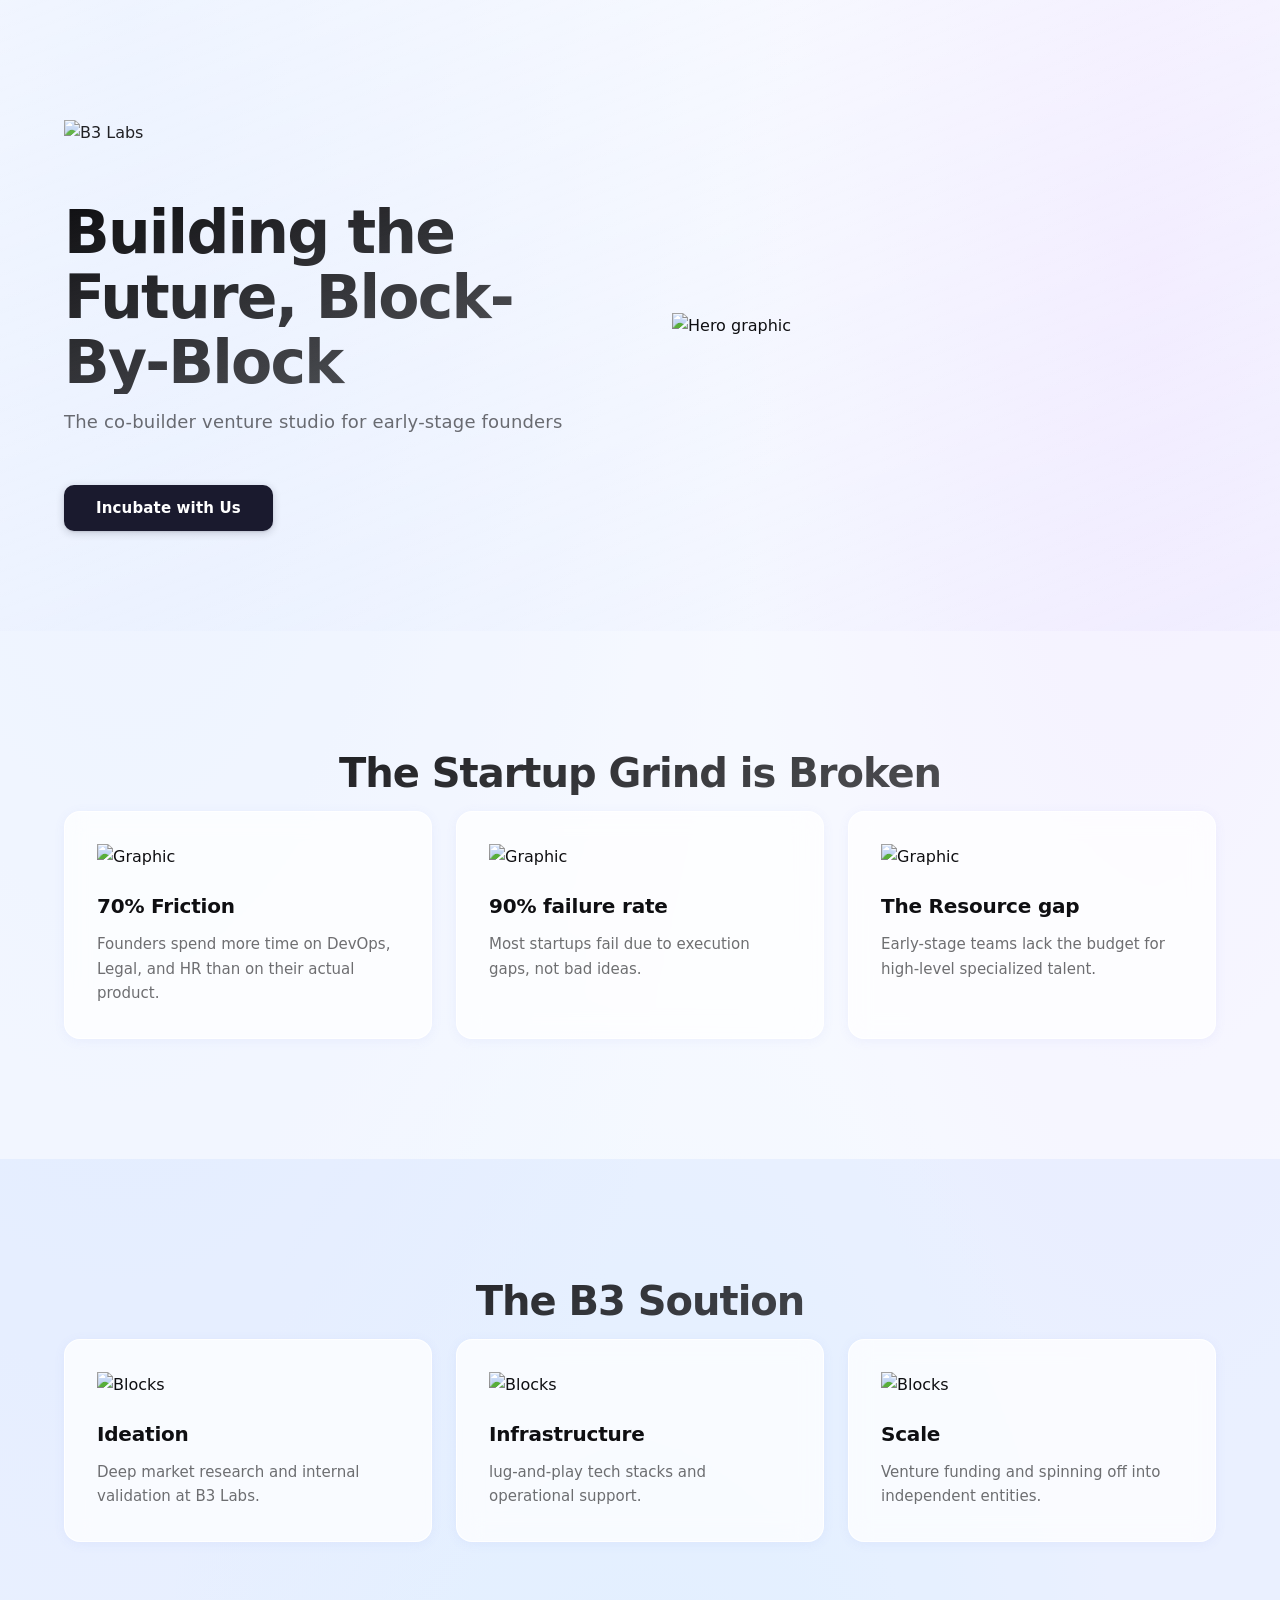
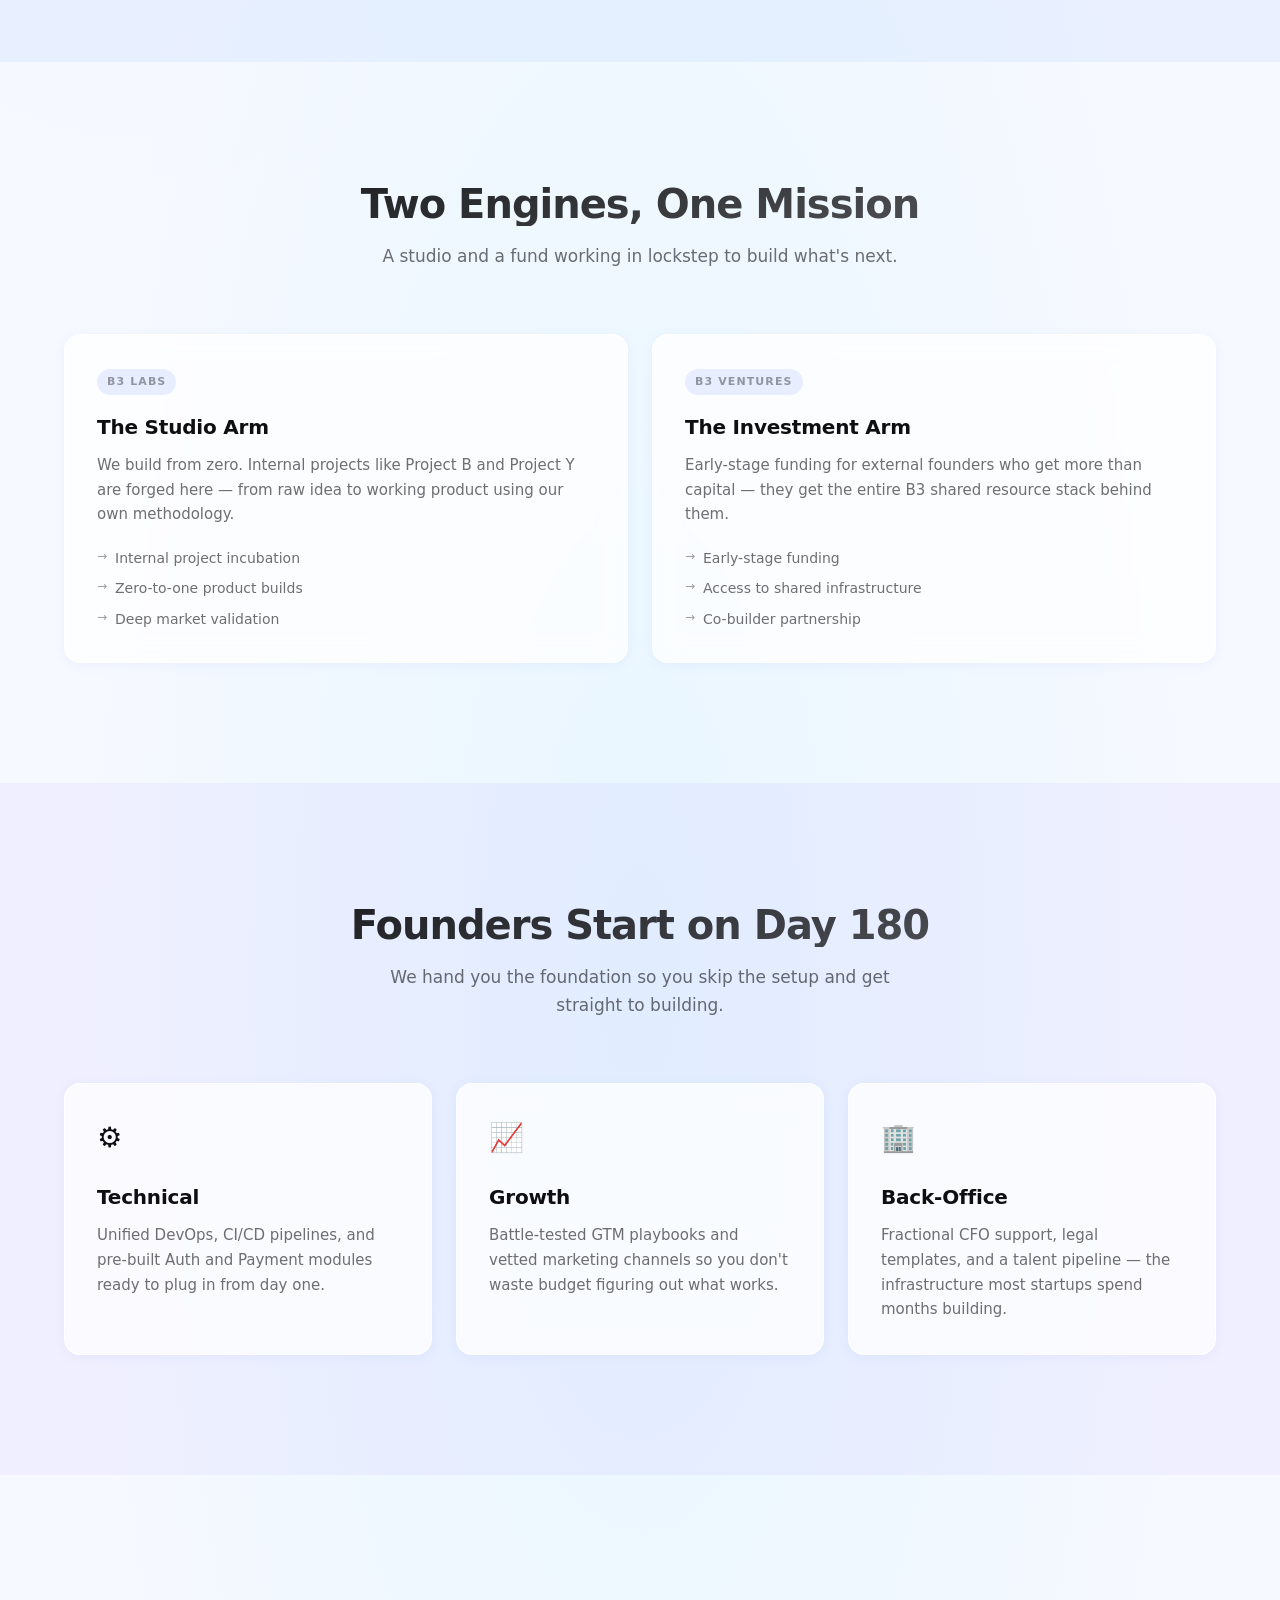
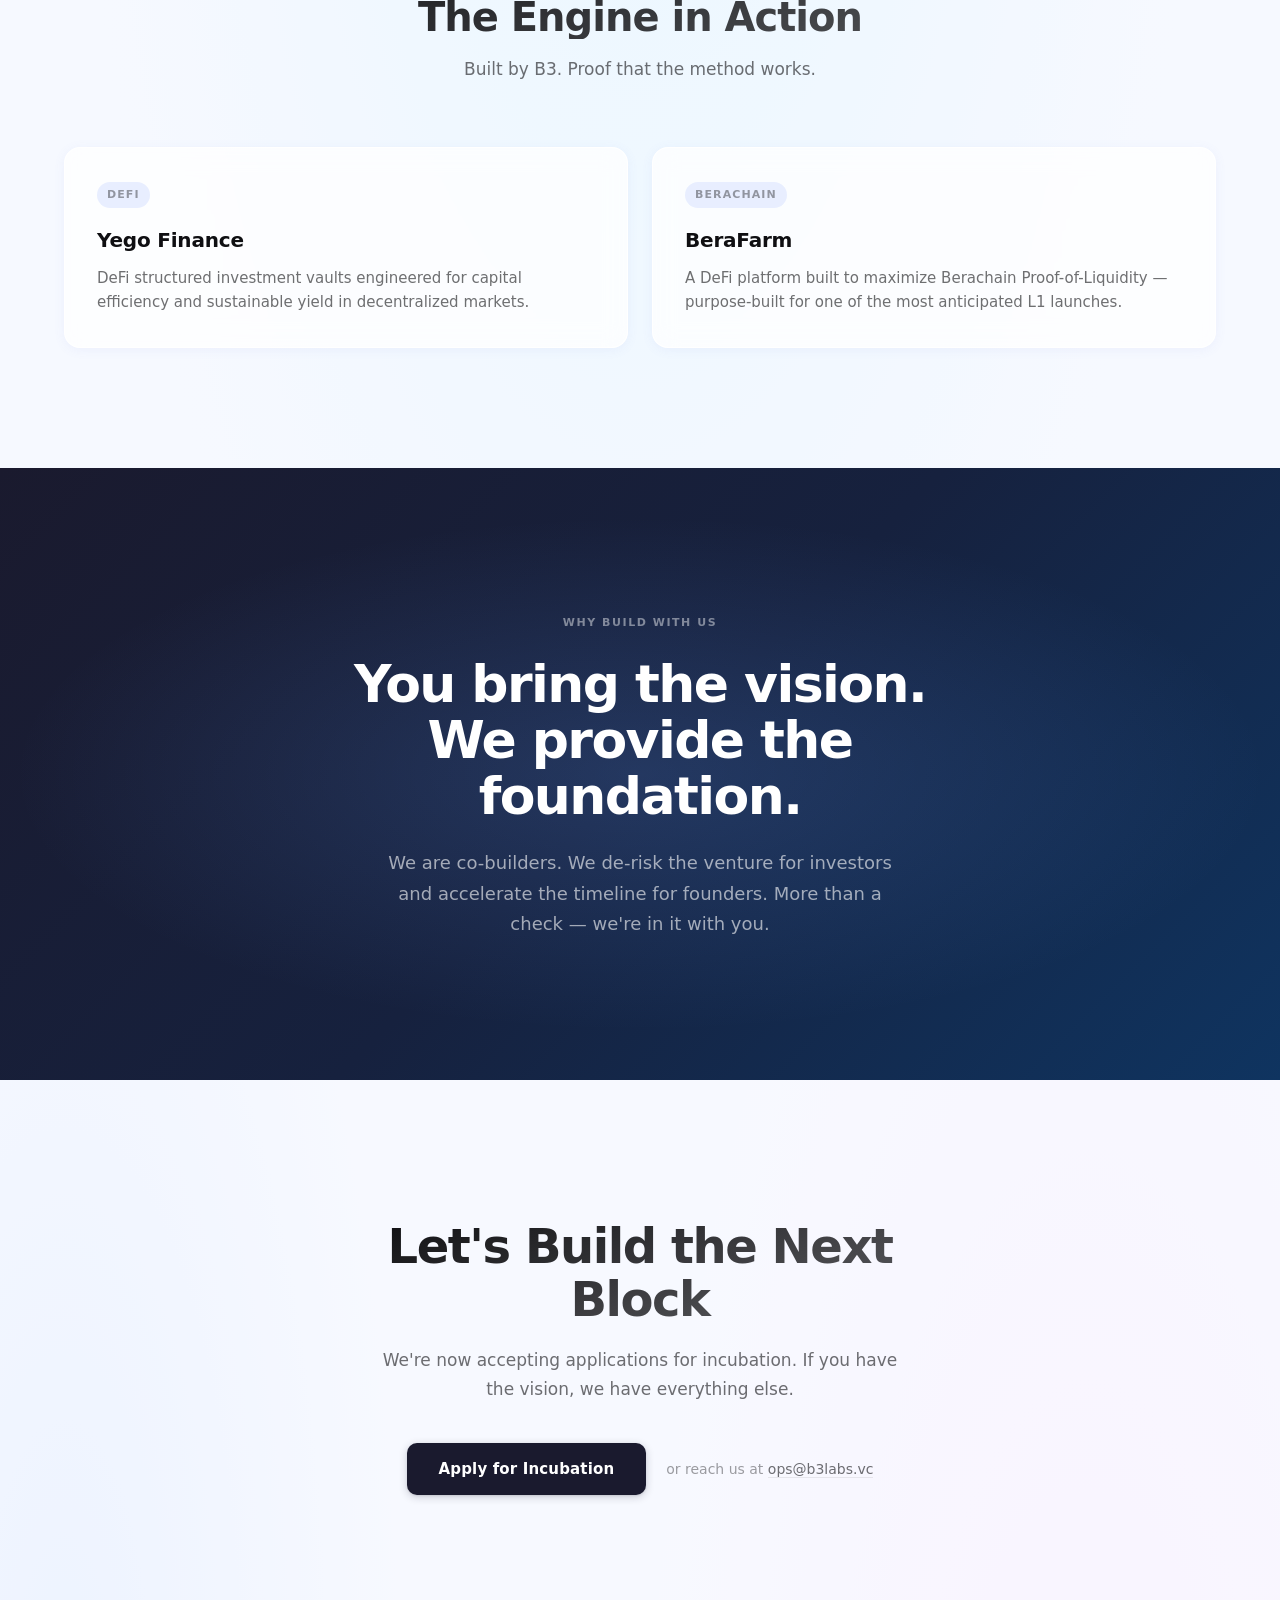
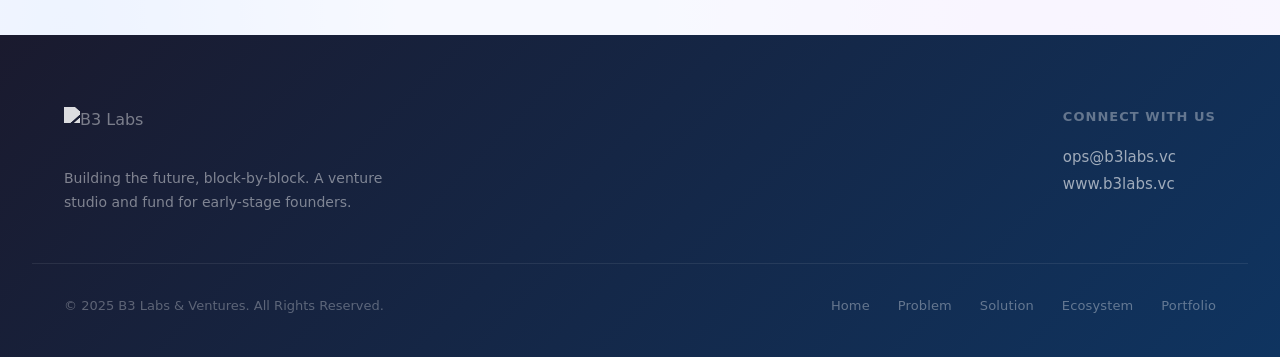
==== index.html @ 2250e83d "initial commit" ====
<!doctype html>
<html lang="en">
  <head>
    <meta charset="utf-8" />
    <meta name="viewport" content="width=device-width,initial-scale=1" />
    <title>B3 Labs — Blockchain Solutions</title>
    <link rel="stylesheet" href="css/index.css" />
    <link rel="preconnect" href="https://fonts.googleapis.com">
    <link rel="preconnect" href="https://fonts.gstatic.com" crossorigin>
    <link href="https://fonts.googleapis.com/css2?family=Satoshi:wght@400;500;700&display=swap" rel="stylesheet">
  </head>
  <body>
    <!-- <header class="nav">
      <div class="container nav-inner">
        <div class="brand">
          <img src="https://cdn.prod.website-files.com/660bf4298cc445600fa145e1/661e820917e4c762ca5ae8e8_Logo.svg" alt="B3 Labs" />
        </div>
        <div class="nav-actions">
          <button class="btn btn-primary">Contact us</button>
        </div>
      </div>
    </header> -->

    <main>
      <section class="hero">
        <div class="container hero-grid">
          <div class="hero-copy">
            <div class="brand">
              <img src="https://cdn.prod.website-files.com/660bf4298cc445600fa145e1/661e820917e4c762ca5ae8e8_Logo.svg" alt="B3 Labs" />
            </div>
            <h1>Building the Future, Block-By-Block</h1>
            <p class="tagline">The co-builder venture studio for early-stage founders</p>
            <button class="btn btn-primary">Incubate with Us</button>
          </div>
          <div class="hero-media">
            <img src="assets/hero.png" alt="Hero graphic" />
          </div>
        </div>
      </section>

      <section class="features">
        <div class="container">
          <h2 class="section-title">The Startup Grind is Broken</h2>
          <div class="cards three-col">
            <article class="card">
              <img src="https://cdn.prod.website-files.com/660bf4298cc445600fa145e1/6611d8cf68b67a0f3a1dc688_Track%404x.png" alt="Graphic" />
              <h3>70% Friction</h3>
              <p>Founders spend more time on DevOps, Legal, and HR than on their actual product.</p>
            </article>
            <article class="card">
              <img src="https://cdn.prod.website-files.com/660bf4298cc445600fa145e1/6611d8ceef2fa5cc96adfaf5_Tower%404x.png" alt="Graphic" />
              <h3>90% failure rate</h3>
              <p>Most startups fail due to execution gaps, not bad ideas.</p>
            </article>
            <article class="card">
              <img src="https://cdn.prod.website-files.com/660bf4298cc445600fa145e1/6611d8cf721f152666a36391_Stair%404x.png" alt="Graphic" />
              <h3>The Resource gap</h3>
              <p> Early-stage teams lack the budget for high-level specialized talent.</p>
            </article>
          </div>
        </div>
      </section>

      <section class="services">
        <div class="container">
          <h2 class="section-title">The B3 Soution</h2>
          <div class="cards three-col">
            <article class="card">
              <img src="https://cdn.prod.website-files.com/660bf4298cc445600fa145e1/6611d8cfcc15022b354b430e_Organise%404x.png" alt="Blocks" />
              <h3>Ideation</h3>
              <p>Deep market research and internal validation at B3 Labs.</p>
            </article>
            <article class="card">
              <img src="https://cdn.prod.website-files.com/660bf4298cc445600fa145e1/6611d8cff69a1654a53c55ac_Build%404x.png" alt="Blocks" />
              <h3>Infrastructure</h3>
              <p>lug-and-play tech stacks and operational support.</p>
            </article>
            <article class="card">
              <img src="https://cdn.prod.website-files.com/660bf4298cc445600fa145e1/6611d8cfc4e2b5eaea1be154_Scale%404x.png" alt="Blocks" />
              <h3>Scale</h3>
              <p> Venture funding and spinning off into independent entities.</p>
            </article>
          </div>
        </div>
      </section>

      <section class="ecosystem">
        <div class="container">
          <h2 class="section-title">Two Engines, One Mission</h2>
          <p class="section-subtitle">A studio and a fund working in lockstep to build what's next.</p>
          <div class="cards two-col">
            <article class="card ecosystem-card">
              <span class="card-label">B3 Labs</span>
              <h3>The Studio Arm</h3>
              <p>We build from zero. Internal projects like Project B and Project Y are forged here — from raw idea to working
                product using our own methodology.</p>
              <ul class="card-list">
                <li>Internal project incubation</li>
                <li>Zero-to-one product builds</li>
                <li>Deep market validation</li>
              </ul>
            </article>
            <article class="card ecosystem-card">
              <span class="card-label">B3 Ventures</span>
              <h3>The Investment Arm</h3>
              <p>Early-stage funding for external founders who get more than capital — they get the entire B3 shared resource
                stack behind them.</p>
              <ul class="card-list">
                <li>Early-stage funding</li>
                <li>Access to shared infrastructure</li>
                <li>Co-builder partnership</li>
              </ul>
            </article>
          </div>
        </div>
      </section>
      
      <!-- SHARED RESOURCE STACK SECTION -->
      <section class="stack">
        <div class="container">
          <h2 class="section-title">Founders Start on Day 180</h2>
          <p class="section-subtitle">We hand you the foundation so you skip the setup and get straight to building.</p>
          <div class="cards three-col">
            <article class="card stack-card">
              <div class="card-icon">⚙️</div>
              <h3>Technical</h3>
              <p>Unified DevOps, CI/CD pipelines, and pre-built Auth and Payment modules ready to plug in from day one.</p>
            </article>
            <article class="card stack-card">
              <div class="card-icon">📈</div>
              <h3>Growth</h3>
              <p>Battle-tested GTM playbooks and vetted marketing channels so you don't waste budget figuring out what works.
              </p>
            </article>
            <article class="card stack-card">
              <div class="card-icon">🏢</div>
              <h3>Back-Office</h3>
              <p>Fractional CFO support, legal templates, and a talent pipeline — the infrastructure most startups spend
                months building.</p>
            </article>
          </div>
        </div>
      </section>
      
      <!-- PORTFOLIO / TRACTION SECTION -->
      <section class="portfolio">
        <div class="container">
          <h2 class="section-title">The Engine in Action</h2>
          <p class="section-subtitle">Built by B3. Proof that the method works.</p>
          <div class="cards two-col">
            <article class="card portfolio-card">
              <span class="card-label">DeFi</span>
              <h3>Yego Finance</h3>
              <p>DeFi structured investment vaults engineered for capital efficiency and sustainable yield in decentralized
                markets.</p>
            </article>
            <article class="card portfolio-card">
              <span class="card-label">Berachain</span>
              <h3>BeraFarm</h3>
              <p>A DeFi platform built to maximize Berachain Proof-of-Liquidity — purpose-built for one of the most
                anticipated L1 launches.</p>
            </article>
          </div>
        </div>
      </section>
      
      <!-- WHY B3 SECTION -->
      <section class="why-b3">
        <div class="container why-b3-inner">
          <p class="why-label">Why build with us</p>
          <h2 class="why-headline">You bring the vision.<br />We provide the foundation.</h2>
          <p class="why-sub">We are co-builders. We de-risk the venture for investors and accelerate the timeline for
            founders. More than a check — we're in it with you.</p>
        </div>
      </section>

      <!-- CTA + FOOTER -->
      <section class="cta">
        <div class="container cta-inner">
          <h2>Let's Build the Next Block</h2>
          <p>We're now accepting applications for incubation. If you have the vision, we have everything else.</p>
          <div class="cta-actions">
            <a href="mailto:ops@b3labs.vc" class="btn btn-primary">Apply for Incubation</a>
            <span class="cta-contact">or reach us at <a href="mailto:ops@b3labs.vc">ops@b3labs.vc</a></span>
          </div>
        </div>
      </section>

      <footer class="site-footer">
        <div class="container footer-inner">
          <div class="footer-left">
            <img src="https://cdn.prod.website-files.com/660bf4298cc445600fa145e1/661e820917e4c762ca5ae8e8_Logo.svg"
              alt="B3 Labs" />
            <p>Building the future, block-by-block. A venture studio and fund for early-stage founders.</p>
          </div>
          <div class="footer-right">
            <h4>Connect with us</h4>
            <p>ops@b3labs.vc</p>
            <p>www.b3labs.vc</p>
          </div>
        </div>
        <div class="container footer-bottom">
          <span>© 2025 B3 Labs & Ventures. All Rights Reserved.</span>
          <nav class="footer-nav">
            <a href="#hero">Home</a>
            <a href="#features">Problem</a>
            <a href="#services">Solution</a>
            <a href="#ecosystem">Ecosystem</a>
            <a href="#portfolio">Portfolio</a>
          </nav>
        </div>
      </footer>
  </body>
</html>
---- css/index.css ----
@import url('https://fonts.googleapis.com/css2?family=Satoshi:wght@400;500;600;700;800;900&display=swap');

:root {
  --bg-base: #f0f4ff;
  --bg-card: #ffffff;
  --bg-subtle: #e8eeff;
  --text-hi: #0f0f12;
  --text-med: rgba(15,15,18,0.6);
  --text-low: rgba(15,15,18,0.4);
  --accent: #2a2a35;
  --action: #1a1a2e;
  --border: rgba(15,15,18,0.08);
  --border-hover: rgba(15,15,18,0.16);
  --shadow-sm: 0 1px 3px rgba(0,0,0,0.06), 0 1px 2px rgba(0,0,0,0.04);
  --shadow-md: 0 4px 16px rgba(0,0,0,0.07), 0 2px 6px rgba(0,0,0,0.04);
  --shadow-lg: 0 16px 48px rgba(0,0,0,0.1), 0 4px 16px rgba(0,0,0,0.06);
  --max-width: 1216px;
  --radius-sm: 10px;
  --radius-md: 16px;
  --radius-lg: 24px;
  --transition: all 0.3s cubic-bezier(0.4, 0, 0.2, 1);

  /* Gradient palette — tweak these 3 colours to retheme the whole page */
  --grad-a: #dce8ff;   /* soft sky blue   */
  --grad-b: #ede5ff;   /* soft lavender   */
  --grad-c: #d9f0ff;   /* pale cyan       */
  --grad-d: #f5e8ff;   /* blush violet    */
}

html { scroll-behavior: smooth }
* { box-sizing: border-box; margin: 0; padding: 0 }

/* ─── BRIGHT MESH GRADIENT BACKGROUND ──────────────────── */
body {
  font-family: "Satoshi", system-ui, -apple-system, "Segoe UI", Roboto, sans-serif;
  color: var(--text-hi);
  background-color: #f0f4ff;
  background-image:
    /* large top-left bloom */
    radial-gradient(ellipse 80% 55% at 10% 0%,   var(--grad-a) 0%, transparent 65%),
    /* top-right accent */
    radial-gradient(ellipse 55% 40% at 90% 5%,   var(--grad-b) 0%, transparent 60%),
    /* mid-page colour break */
    radial-gradient(ellipse 70% 50% at 50% 50%,  var(--grad-c) 0%, transparent 65%),
    /* bottom right warmth */
    radial-gradient(ellipse 60% 45% at 85% 100%, var(--grad-d) 0%, transparent 60%),
    /* bottom left cool */
    radial-gradient(ellipse 50% 40% at 5%  95%,  var(--grad-a) 0%, transparent 55%);
  line-height: 1.6;
  -webkit-font-smoothing: antialiased;
  -moz-osx-font-smoothing: grayscale;
}

/* ─── Layout ─────────────────────────────────── */
.container {
  max-width: var(--max-width);
  margin: 0 auto;
  padding: 0 32px;
}

/* ─── Brand ─────────────────────────────────── */
.brand img {
  height: 52px;
  width: auto;
  display: block;
  margin-bottom: 28px;
  opacity: 0.92;
  transition: var(--transition);
  /* faster load: always set explicit dimensions on logos */
}
.brand img:hover {
  opacity: 1;
  transform: scale(1.03);
}

/* ─── Buttons ────────────────────────────────── */
.btn {
  display: inline-flex;
  align-items: center;
  justify-content: center;
  gap: 8px;
  border: none;
  padding: 14px 32px;
  border-radius: var(--radius-sm);
  cursor: pointer;
  font-family: inherit;
  font-weight: 600;
  font-size: 15px;
  letter-spacing: 0.01em;
  transition: var(--transition);
  text-decoration: none;
  position: relative;
  overflow: hidden;
}
.btn-primary {
  background: var(--action);
  color: #fff;
  box-shadow: 0 2px 8px rgba(26,26,46,0.2), 0 1px 2px rgba(26,26,46,0.1);
  margin-top: 48px;
}
.btn-primary::before {
  content: '';
  position: absolute;
  inset: 0;
  background: linear-gradient(135deg, rgba(255,255,255,0.1) 0%, transparent 60%);
  opacity: 0;
  transition: var(--transition);
}
.btn-primary:hover {
  transform: translateY(-2px);
  box-shadow: 0 8px 24px rgba(26,26,46,0.25), 0 2px 8px rgba(26,26,46,0.12);
}
.btn-primary:hover::before { opacity: 1 }
.btn-primary:active { transform: translateY(0) }

/* ─── Hero ───────────────────────────────────── */
.hero {
  padding: 120px 0 100px;
  position: relative;
  overflow: hidden;
  /* Glass-card feel over the mesh */
  background: linear-gradient(160deg,
    rgba(255,255,255,0.55) 0%,
    rgba(255,255,255,0.2) 100%);
  backdrop-filter: blur(0px); /* enable if you wrap in a panel */
}
.hero-grid {
  display: grid;
  grid-template-columns: 1fr 1fr;
  align-items: center;
  gap: 64px;
}
.hero-copy h1 {
  font-size: 60px;
  line-height: 1.08;
  font-weight: 800;
  letter-spacing: -0.03em;
  margin: 0 0 0;
  background: linear-gradient(160deg, #0f0f12 0%, rgba(15,15,18,0.65) 100%);
  -webkit-background-clip: text;
  background-clip: text;
  color: transparent;
  animation: fadeInUp 0.9s cubic-bezier(0.4,0,0.2,1) both;
}
.tagline {
  font-size: 18px;
  line-height: 1.6;
  font-weight: 500;
  color: var(--text-med);
  margin: 14px 0 0;
  letter-spacing: 0.01em;
  animation: fadeInUp 0.9s cubic-bezier(0.4,0,0.2,1) 0.12s both;
}
.hero-media {
  display: flex;
  align-items: center;
  justify-content: center;
  animation: fadeInRight 0.9s cubic-bezier(0.4,0,0.2,1) 0.2s both;
}
.hero-media img {
  width: 100%;
  max-width: 760px;
  display: block;
  mix-blend-mode: multiply;
  transition: var(--transition);
  /* IMAGE PERFORMANCE: always set width/height to prevent layout shift */
}
.hero-media img:hover {
  transform: translateY(-6px);
}

/* ─── Section Shared ─────────────────────────── */
.section-eyebrow {
  display: inline-block;
  font-size: 11px;
  font-weight: 700;
  letter-spacing: 0.12em;
  text-transform: uppercase;
  color: var(--text-low);
  margin-bottom: 16px;
}
.section-title {
  font-size: 40px;
  line-height: 1.1;
  text-align: center;
  font-weight: 800;
  letter-spacing: -0.025em;
  margin: 0 0 16px;
  background: linear-gradient(160deg, #0f0f12 0%, rgba(15,15,18,0.65) 100%);
  -webkit-background-clip: text;
  background-clip: text;
  color: transparent;
}
.section-subtitle {
  font-size: 17px;
  color: var(--text-med);
  text-align: center;
  max-width: 520px;
  margin: 0 auto 64px;
  line-height: 1.65;
}

/* ─── Cards ──────────────────────────────────── */
.cards {
  display: flex;
  gap: 24px;
}
.two-col { display: grid; grid-template-columns: 1fr 1fr; gap: 24px }
.three-col { display: grid; grid-template-columns: repeat(3, 1fr); gap: 24px }

.card {
  background: rgba(255, 255, 255, 0.75);
  backdrop-filter: blur(12px);
  -webkit-backdrop-filter: blur(12px);
  border: 1px solid rgba(255,255,255,0.9);
  border-radius: var(--radius-md);
  padding: 32px;
  transition: var(--transition);
  position: relative;
  overflow: hidden;
  box-shadow: 0 2px 12px rgba(100,120,220,0.07);
}
.card::before {
  content: '';
  position: absolute;
  inset: 0;
  background: linear-gradient(135deg, rgba(100,120,220,0.05) 0%, transparent 60%);
  opacity: 0;
  transition: var(--transition);
}
.card:hover {
  border-color: rgba(255,255,255,1);
  box-shadow: var(--shadow-lg), 0 0 0 1px rgba(100,120,220,0.08);
  transform: translateY(-6px);
}
.card:hover::before { opacity: 1 }

.card img {
  width: 100%;
  height: 180px;
  object-fit: contain;
  margin-bottom: 20px;
  transition: var(--transition);
  /* IMAGE PERFORMANCE: lazy load below-fold images */
}
.card:hover img { transform: scale(1.04) }

.card-label {
  display: inline-block;
  font-size: 11px;
  font-weight: 700;
  letter-spacing: 0.1em;
  text-transform: uppercase;
  color: var(--text-low);
  background: var(--bg-subtle);
  padding: 4px 10px;
  border-radius: 20px;
  margin-bottom: 16px;
}
.card h3 {
  font-size: 20px;
  font-weight: 700;
  letter-spacing: -0.01em;
  color: var(--text-hi);
  margin: 0 0 10px;
}
.card p {
  font-size: 15px;
  color: var(--text-med);
  line-height: 1.65;
  margin: 0;
}
.card-list {
  list-style: none;
  margin: 20px 0 0;
  display: flex;
  flex-direction: column;
  gap: 8px;
}
.card-list li {
  font-size: 14px;
  color: var(--text-med);
  padding-left: 18px;
  position: relative;
}
.card-list li::before {
  content: '→';
  position: absolute;
  left: 0;
  color: var(--text-low);
  font-size: 12px;
}
.card-icon {
  font-size: 28px;
  margin-bottom: 20px;
  display: block;
}

/* ─── Sections — alternating tinted panels over the mesh ── */
.features  { padding: 120px 0; background: rgba(255,255,255,0.4) }
.services  { padding: 120px 0; background: rgba(220,232,255,0.35) }
.ecosystem { padding: 120px 0; background: rgba(255,255,255,0.4) }
.stack     { padding: 120px 0; background: rgba(237,229,255,0.35) }
.portfolio { padding: 120px 0; background: rgba(255,255,255,0.4) }

/* ─── Why B3 ─────────────────────────────────── */
.why-b3 {
  padding: 140px 0;
  background: linear-gradient(135deg, #1a1a2e 0%, #16213e 50%, #0f3460 100%);
  position: relative;
  overflow: hidden;
}
.why-b3::before {
  content: '';
  position: absolute;
  inset: 0;
  background:
    radial-gradient(ellipse 70% 60% at 50% 50%, rgba(100,160,255,0.18) 0%, transparent 70%);
}
.why-b3-inner {
  position: relative;
  text-align: center;
  max-width: 720px;
  margin: 0 auto;
}
.why-label {
  display: inline-block;
  font-size: 11px;
  font-weight: 700;
  letter-spacing: 0.14em;
  text-transform: uppercase;
  color: rgba(255,255,255,0.45);
  margin-bottom: 24px;
}
.why-headline {
  font-size: 52px;
  line-height: 1.08;
  font-weight: 800;
  letter-spacing: -0.03em;
  color: #ffffff;
  margin: 0 0 24px;
}
.why-sub {
  font-size: 18px;
  line-height: 1.7;
  color: rgba(255,255,255,0.6);
  max-width: 520px;
  margin: 0 auto;
}

/* ─── CTA ────────────────────────────────────── */
.cta {
  padding: 140px 0;
  background: rgba(255,255,255,0.5);
}
.cta-inner {
  text-align: center;
  max-width: 600px;
  margin: 0 auto;
}
.cta-inner h2 {
  font-size: 48px;
  font-weight: 800;
  letter-spacing: -0.03em;
  line-height: 1.1;
  margin-bottom: 20px;
  background: linear-gradient(160deg, #0f0f12 0%, rgba(15,15,18,0.65) 100%);
  -webkit-background-clip: text;
  background-clip: text;
  color: transparent;
}
.cta-inner p {
  font-size: 17px;
  color: var(--text-med);
  line-height: 1.7;
  margin-bottom: 0;
}
.cta-actions {
  margin-top: 40px;
  display: flex;
  align-items: center;
  justify-content: center;
  gap: 20px;
  flex-wrap: wrap;
}
.cta-actions .btn-primary { margin-top: 0 }
.cta-contact {
  font-size: 14px;
  color: var(--text-low);
}
.cta-contact a {
  color: var(--text-med);
  text-decoration: none;
  border-bottom: 1px solid var(--border);
  transition: var(--transition);
}
.cta-contact a:hover {
  color: var(--text-hi);
  border-color: var(--text-hi);
}

/* ─── Footer ─────────────────────────────────── */
.site-footer {
  padding: 72px 0 40px;
  background: linear-gradient(135deg, #1a1a2e 0%, #0f3460 100%);
  color: rgba(255,255,255,0.5);
}
.footer-inner {
  display: flex;
  justify-content: space-between;
  align-items: flex-start;
  gap: 48px;
  padding-bottom: 48px;
  border-bottom: 1px solid rgba(255,255,255,0.08);
}
.footer-left img {
  height: 40px;
  margin-bottom: 20px;
  display: block;
  filter: brightness(0) invert(1);
  opacity: 0.85;
}
.footer-left p {
  max-width: 340px;
  font-size: 14px;
  line-height: 1.7;
  color: rgba(255,255,255,0.45);
}
.footer-right h4 {
  font-size: 13px;
  font-weight: 700;
  letter-spacing: 0.08em;
  text-transform: uppercase;
  color: rgba(255,255,255,0.35);
  margin-bottom: 16px;
}
.footer-right p {
  font-size: 15px;
  color: rgba(255,255,255,0.6);
  line-height: 1.8;
}
.footer-bottom {
  display: flex;
  justify-content: space-between;
  align-items: center;
  padding-top: 32px;
  font-size: 13px;
  color: rgba(255,255,255,0.3);
}
.footer-nav {
  display: flex;
  gap: 28px;
}
.footer-nav a {
  font-size: 13px;
  color: rgba(255,255,255,0.35);
  text-decoration: none;
  transition: var(--transition);
  letter-spacing: 0.01em;
}
.footer-nav a:hover { color: rgba(255,255,255,0.75) }

/* ─── Animations ─────────────────────────────── */
@keyframes fadeInUp {
  from { opacity: 0; transform: translateY(24px) }
  to   { opacity: 1; transform: translateY(0) }
}
@keyframes fadeInRight {
  from { opacity: 0; transform: translateX(24px) }
  to   { opacity: 1; transform: translateX(0) }
}

/* ─── Responsive ─────────────────────────────── */
@media (max-width: 1024px) {
  .hero-grid { grid-template-columns: 1fr; gap: 48px }
  .two-col   { grid-template-columns: 1fr }
  .three-col { grid-template-columns: 1fr 1fr }
  .hero-copy h1 { font-size: 48px }
  .why-headline { font-size: 40px }
  .cta-inner h2 { font-size: 38px }
}

@media (max-width: 640px) {
  .container { padding: 0 20px }
  .hero { padding: 80px 0 60px }
  .hero-copy h1 { font-size: 36px }
  .section-title { font-size: 30px }
  .three-col { grid-template-columns: 1fr }
  .why-headline { font-size: 32px }
  .cta-inner h2 { font-size: 30px }
  .features, .services, .ecosystem,
  .stack, .portfolio, .cta { padding: 80px 0 }
  .why-b3 { padding: 100px 0 }
  .footer-inner { flex-direction: column; gap: 32px }
  .footer-bottom { flex-direction: column; gap: 16px; text-align: center }
  .footer-nav { flex-wrap: wrap; justify-content: center; gap: 16px }
}
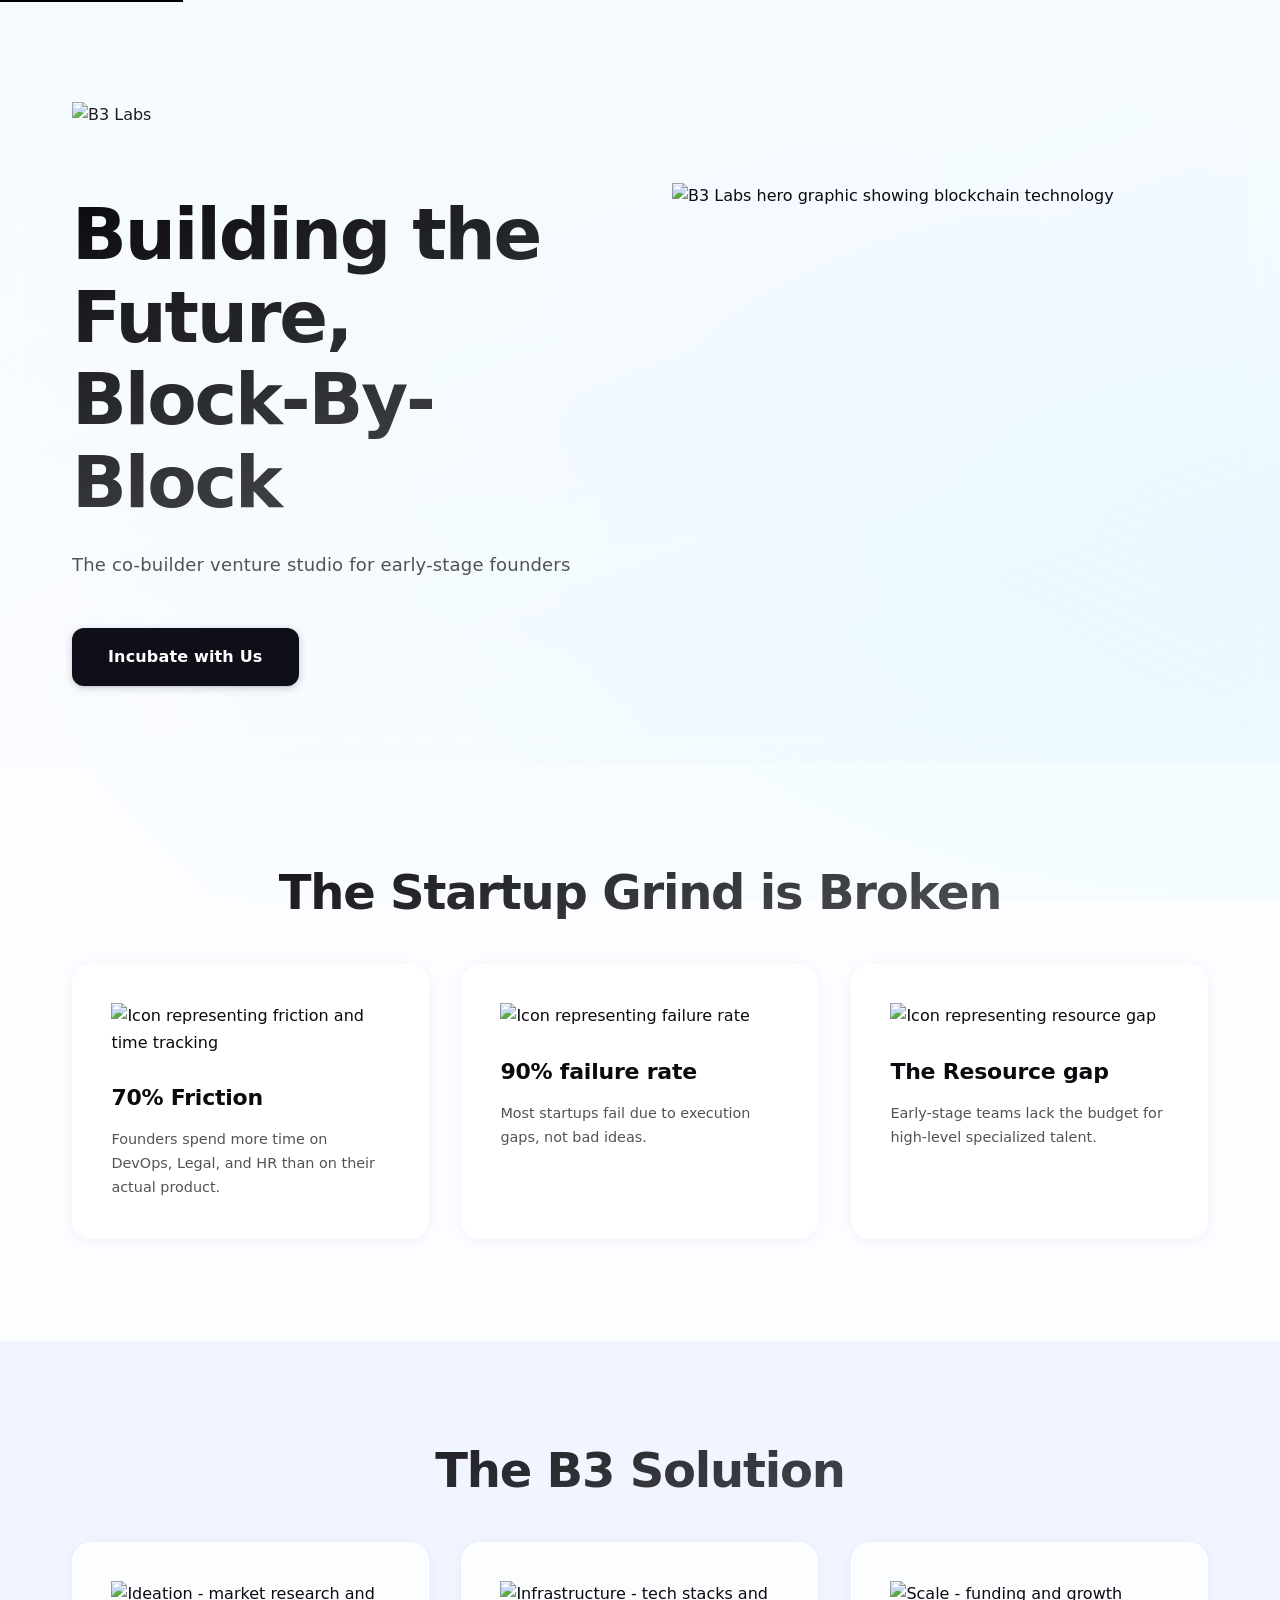
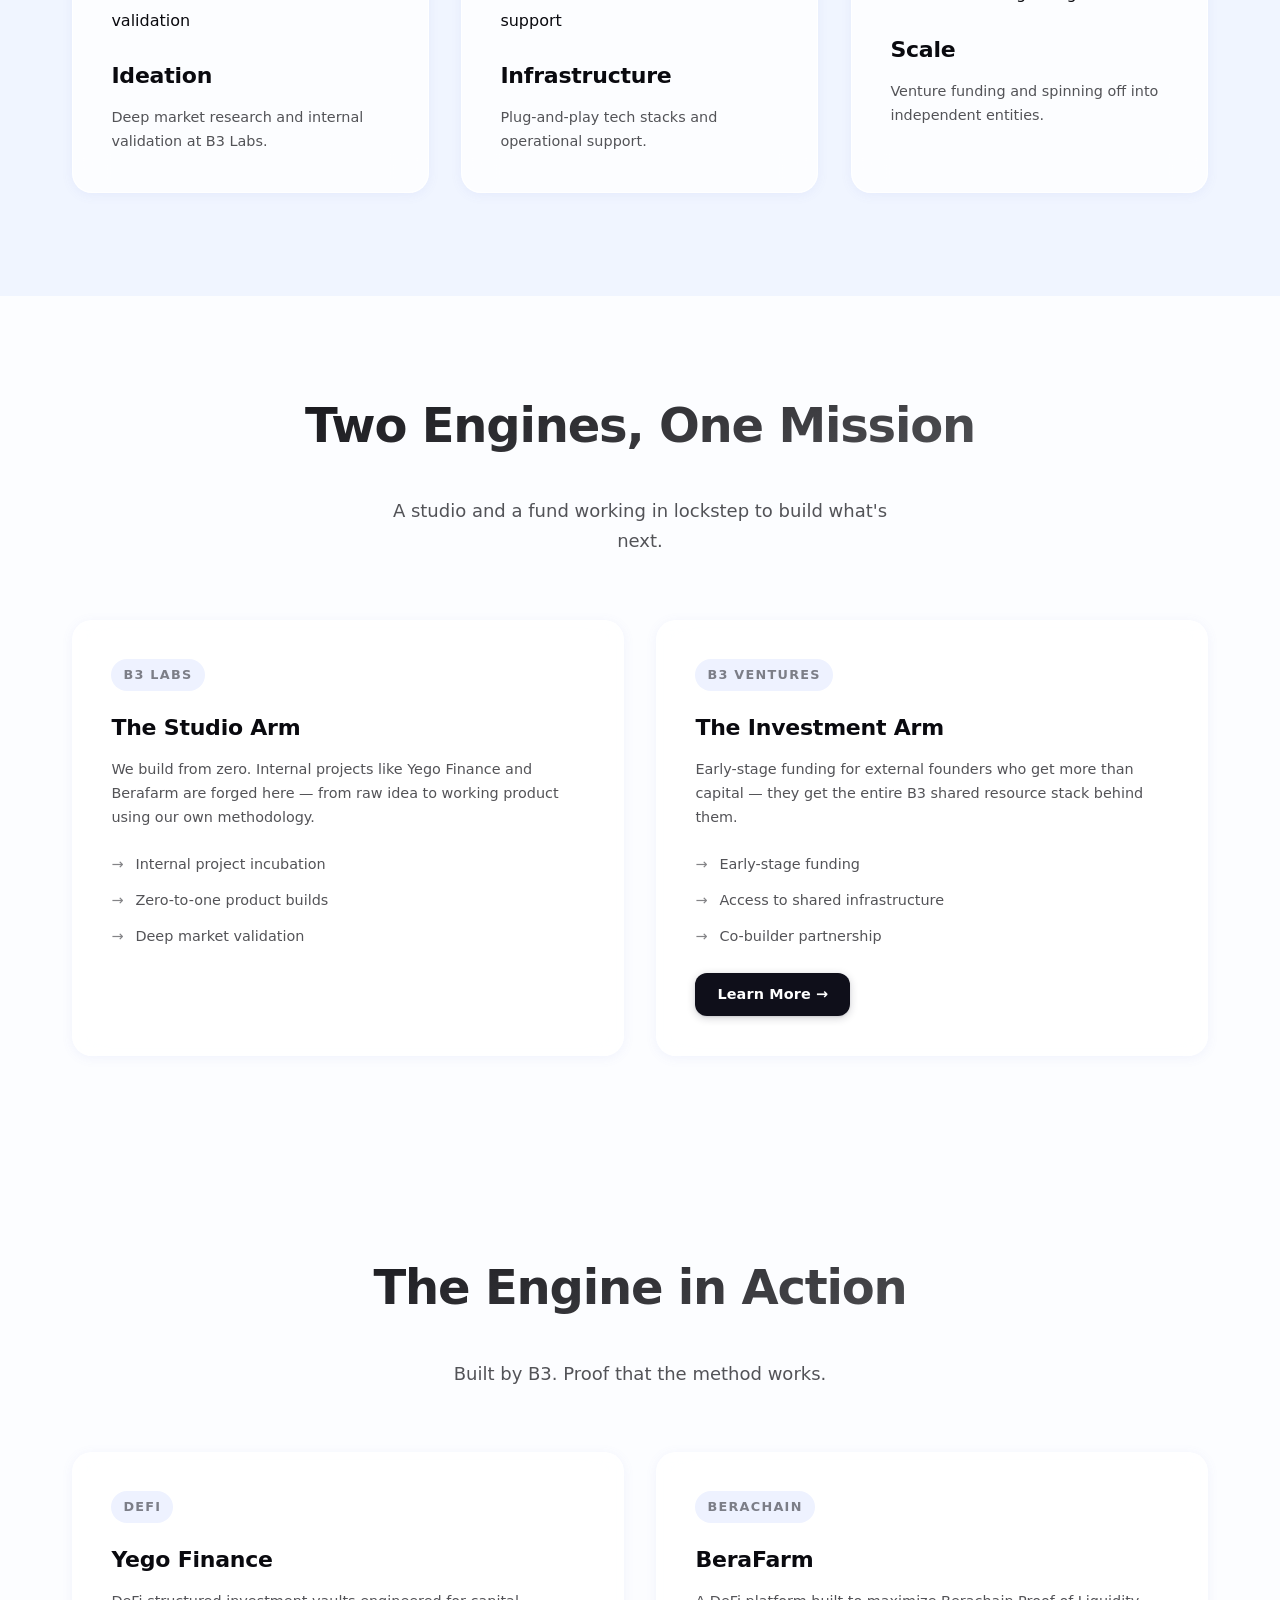
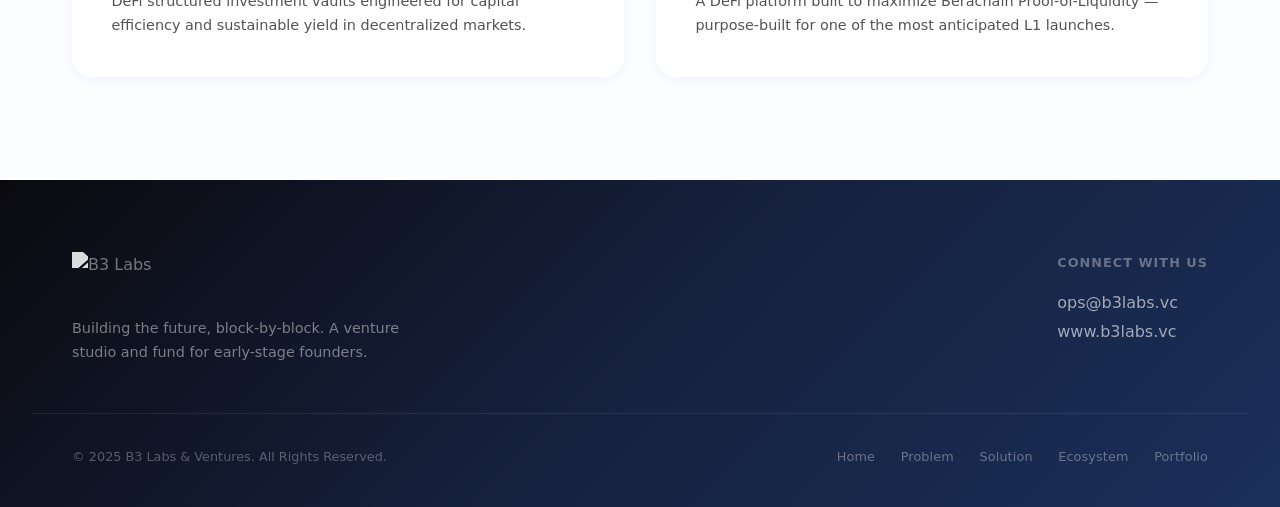
==== commit 16a82fda: "update: website" ====
--- a/index.html
+++ b/index.html
@@ -3,13 +3,63 @@
   <head>
     <meta charset="utf-8" />
     <meta name="viewport" content="width=device-width,initial-scale=1" />
+    <meta name="description" content="B3 Labs — The co-builder venture studio for early-stage founders. We provide infrastructure, funding, and shared resources to accelerate your startup." />
+    <meta name="keywords" content="blockchain, venture studio, startup incubation, Web3, DeFi, funding, infrastructure" />
+    <meta name="author" content="B3 Labs" />
+    <meta name="robots" content="index, follow" />
+    
+    <!-- Open Graph / Facebook -->
+    <meta property="og:type" content="website" />
+    <meta property="og:url" content="https://b3labs.vc/" />
+    <meta property="og:title" content="B3 Labs — Building the Future, Block-By-Block" />
+    <meta property="og:description" content="The co-builder venture studio for early-stage founders. Get infrastructure, funding, and shared resources." />
+    <meta property="og:image" content="https://cdn.prod.website-files.com/660bf4298cc445600fa145e1/6611ddd0219b5cc025011728_Hero%20Image.png" />
+    <meta property="og:site_name" content="B3 Labs" />
+    <meta property="og:locale" content="en_US" />
+    
+    <!-- Twitter -->
+    <meta property="twitter:card" content="summary_large_image" />
+    <meta property="twitter:url" content="https://b3labs.vc/" />
+    <meta property="twitter:title" content="B3 Labs — Building the Future, Block-By-Block" />
+    <meta property="twitter:description" content="The co-builder venture studio for early-stage founders. Get infrastructure, funding, and shared resources." />
+    <meta property="twitter:image" content="https://cdn.prod.website-files.com/660bf4298cc445600fa145e1/6611ddd0219b5cc025011728_Hero%20Image.png" />
+    
+    <!-- Canonical -->
+    <link rel="canonical" href="https://b3labs.vc/" />
+    
+    <!-- Preconnect for performance -->
+    <link rel="dns-prefetch" href="https://cdn.prod.website-files.com" />
+    <link rel="dns-prefetch" href="https://fonts.googleapis.com" />
+    <link rel="dns-prefetch" href="https://fonts.gstatic.com" />
+    
+    <!-- Preload critical font -->
+    <link rel="preload" href="https://fonts.gstatic.com/s2/satoshi/v1/....woff2" as="font" type="font/woff2" crossorigin />
+    
     <title>B3 Labs — Blockchain Solutions</title>
     <link rel="stylesheet" href="css/index.css" />
     <link rel="preconnect" href="https://fonts.googleapis.com">
     <link rel="preconnect" href="https://fonts.gstatic.com" crossorigin>
     <link href="https://fonts.googleapis.com/css2?family=Satoshi:wght@400;500;700&display=swap" rel="stylesheet">
+    
+    <!-- Skip to content link for accessibility -->
+    <style>
+      .skip-link {
+        position: absolute;
+        top: -40px;
+        left: 0;
+        background: #000;
+        color: white;
+        padding: 8px;
+        z-index: 100;
+        transition: top 0.3s;
+      }
+      .skip-link:focus {
+        top: 0;
+      }
+    </style>
   </head>
   <body>
+    <a href="#main-content" class="skip-link">Skip to main content</a>
     <!-- <header class="nav">
       <div class="container nav-inner">
         <div class="brand">
@@ -21,78 +71,85 @@
       </div>
     </header> -->
 
-    <main>
-      <section class="hero">
+    <main id="main-content">
+      <section class="hero" aria-labelledby="hero-title">
         <div class="container hero-grid">
           <div class="hero-copy">
             <div class="brand">
-              <img src="https://cdn.prod.website-files.com/660bf4298cc445600fa145e1/661e820917e4c762ca5ae8e8_Logo.svg" alt="B3 Labs" />
+              <img src="https://cdn.prod.website-files.com/660bf4298cc445600fa145e1/661e820917e4c762ca5ae8e8_Logo.svg" alt="B3 Labs" width="200" height="52" loading="eager" />
             </div>
-            <h1>Building the Future, Block-By-Block</h1>
+            <h1 id="hero-title">Building the Future, Block-By-Block</h1>
             <p class="tagline">The co-builder venture studio for early-stage founders</p>
-            <button class="btn btn-primary">Incubate with Us</button>
+            <a href="build.html" class="btn btn-primary" aria-label="Apply for incubation">Incubate with Us</a>
           </div>
           <div class="hero-media">
-            <img src="assets/hero.png" alt="Hero graphic" />
-          </div>
-        </div>
-      </section>
-
-      <section class="features">
-        <div class="container">
-          <h2 class="section-title">The Startup Grind is Broken</h2>
+            <img src="https://cdn.prod.website-files.com/660bf4298cc445600fa145e1/6611ddd0219b5cc025011728_Hero%20Image.png" alt="B3 Labs hero graphic showing blockchain technology" width="760" height="600" loading="eager" />
+          </div>
+        </div>
+      </section>
+
+      <section class="features" aria-labelledby="features-title">
+        <div class="container">
+          <h2 id="features-title" class="section-title">The Startup Grind is Broken</h2>
           <div class="cards three-col">
-            <article class="card">
-              <img src="https://cdn.prod.website-files.com/660bf4298cc445600fa145e1/6611d8cf68b67a0f3a1dc688_Track%404x.png" alt="Graphic" />
+            <article class="card" data-animate>
+              <div class="card-skeleton" aria-hidden="true"></div>
+              <img src="https://cdn.prod.website-files.com/660bf4298cc445600fa145e1/6611d8cf68b67a0f3a1dc688_Track%404x.png" alt="Icon representing friction and time tracking" loading="lazy" width="200" height="180" />
               <h3>70% Friction</h3>
               <p>Founders spend more time on DevOps, Legal, and HR than on their actual product.</p>
             </article>
-            <article class="card">
-              <img src="https://cdn.prod.website-files.com/660bf4298cc445600fa145e1/6611d8ceef2fa5cc96adfaf5_Tower%404x.png" alt="Graphic" />
+            <article class="card" data-animate>
+              <div class="card-skeleton" aria-hidden="true"></div>
+              <img src="https://cdn.prod.website-files.com/660bf4298cc445600fa145e1/6611d8ceef2fa5cc96adfaf5_Tower%404x.png" alt="Icon representing failure rate" loading="lazy" width="200" height="180" />
               <h3>90% failure rate</h3>
               <p>Most startups fail due to execution gaps, not bad ideas.</p>
             </article>
-            <article class="card">
-              <img src="https://cdn.prod.website-files.com/660bf4298cc445600fa145e1/6611d8cf721f152666a36391_Stair%404x.png" alt="Graphic" />
+            <article class="card" data-animate>
+              <div class="card-skeleton" aria-hidden="true"></div>
+              <img src="https://cdn.prod.website-files.com/660bf4298cc445600fa145e1/6611d8cf721f152666a36391_Stair%404x.png" alt="Icon representing resource gap" loading="lazy" width="200" height="180" />
               <h3>The Resource gap</h3>
-              <p> Early-stage teams lack the budget for high-level specialized talent.</p>
-            </article>
-          </div>
-        </div>
-      </section>
-
-      <section class="services">
-        <div class="container">
-          <h2 class="section-title">The B3 Soution</h2>
+              <p>Early-stage teams lack the budget for high-level specialized talent.</p>
+            </article>
+          </div>
+        </div>
+      </section>
+
+      <section class="services" aria-labelledby="services-title">
+        <div class="container">
+          <h2 id="services-title" class="section-title">The B3 Solution</h2>
           <div class="cards three-col">
-            <article class="card">
-              <img src="https://cdn.prod.website-files.com/660bf4298cc445600fa145e1/6611d8cfcc15022b354b430e_Organise%404x.png" alt="Blocks" />
+            <article class="card" data-animate>
+              <div class="card-skeleton" aria-hidden="true"></div>
+              <img src="https://cdn.prod.website-files.com/660bf4298cc445600fa145e1/6611d8cfcc15022b354b430e_Organise%404x.png" alt="Ideation - market research and validation" loading="lazy" width="200" height="180" />
               <h3>Ideation</h3>
               <p>Deep market research and internal validation at B3 Labs.</p>
             </article>
-            <article class="card">
-              <img src="https://cdn.prod.website-files.com/660bf4298cc445600fa145e1/6611d8cff69a1654a53c55ac_Build%404x.png" alt="Blocks" />
+            <article class="card" data-animate>
+              <div class="card-skeleton" aria-hidden="true"></div>
+              <img src="https://cdn.prod.website-files.com/660bf4298cc445600fa145e1/6611d8cff69a1654a53c55ac_Build%404x.png" alt="Infrastructure - tech stacks and support" loading="lazy" width="200" height="180" />
               <h3>Infrastructure</h3>
-              <p>lug-and-play tech stacks and operational support.</p>
-            </article>
-            <article class="card">
-              <img src="https://cdn.prod.website-files.com/660bf4298cc445600fa145e1/6611d8cfc4e2b5eaea1be154_Scale%404x.png" alt="Blocks" />
+              <p>Plug-and-play tech stacks and operational support.</p>
+            </article>
+            <article class="card" data-animate>
+              <div class="card-skeleton" aria-hidden="true"></div>
+              <img src="https://cdn.prod.website-files.com/660bf4298cc445600fa145e1/6611d8cfc4e2b5eaea1be154_Scale%404x.png" alt="Scale - funding and growth" loading="lazy" width="200" height="180" />
               <h3>Scale</h3>
-              <p> Venture funding and spinning off into independent entities.</p>
-            </article>
-          </div>
-        </div>
-      </section>
-
-      <section class="ecosystem">
-        <div class="container">
-          <h2 class="section-title">Two Engines, One Mission</h2>
+              <p>Venture funding and spinning off into independent entities.</p>
+            </article>
+          </div>
+        </div>
+      </section>
+
+      <section class="ecosystem" aria-labelledby="ecosystem-title">
+        <div class="container">
+          <h2 id="ecosystem-title" class="section-title">Two Engines, One Mission</h2>
           <p class="section-subtitle">A studio and a fund working in lockstep to build what's next.</p>
           <div class="cards two-col">
-            <article class="card ecosystem-card">
+            <article class="card ecosystem-card" data-animate>
+              <div class="card-skeleton" aria-hidden="true"></div>
               <span class="card-label">B3 Labs</span>
               <h3>The Studio Arm</h3>
-              <p>We build from zero. Internal projects like Project B and Project Y are forged here — from raw idea to working
+              <p>We build from zero. Internal projects like Yego Finance and Berafarm are forged here — from raw idea to working
                 product using our own methodology.</p>
               <ul class="card-list">
                 <li>Internal project incubation</li>
@@ -100,7 +157,8 @@
                 <li>Deep market validation</li>
               </ul>
             </article>
-            <article class="card ecosystem-card">
+            <article class="card ecosystem-card" data-animate>
+              <div class="card-skeleton" aria-hidden="true"></div>
               <span class="card-label">B3 Ventures</span>
               <h3>The Investment Arm</h3>
               <p>Early-stage funding for external founders who get more than capital — they get the entire B3 shared resource
@@ -110,51 +168,28 @@
                 <li>Access to shared infrastructure</li>
                 <li>Co-builder partnership</li>
               </ul>
+              <a href="build.html" class="btn btn-primary" style="margin-top:1.5rem;font-size:var(--text-sm);padding:10px 22px;">Learn More →</a>
             </article>
           </div>
         </div>
       </section>
       
-      <!-- SHARED RESOURCE STACK SECTION -->
-      <section class="stack">
-        <div class="container">
-          <h2 class="section-title">Founders Start on Day 180</h2>
-          <p class="section-subtitle">We hand you the foundation so you skip the setup and get straight to building.</p>
-          <div class="cards three-col">
-            <article class="card stack-card">
-              <div class="card-icon">⚙️</div>
-              <h3>Technical</h3>
-              <p>Unified DevOps, CI/CD pipelines, and pre-built Auth and Payment modules ready to plug in from day one.</p>
-            </article>
-            <article class="card stack-card">
-              <div class="card-icon">📈</div>
-              <h3>Growth</h3>
-              <p>Battle-tested GTM playbooks and vetted marketing channels so you don't waste budget figuring out what works.
-              </p>
-            </article>
-            <article class="card stack-card">
-              <div class="card-icon">🏢</div>
-              <h3>Back-Office</h3>
-              <p>Fractional CFO support, legal templates, and a talent pipeline — the infrastructure most startups spend
-                months building.</p>
-            </article>
-          </div>
-        </div>
-      </section>
       
       <!-- PORTFOLIO / TRACTION SECTION -->
-      <section class="portfolio">
-        <div class="container">
-          <h2 class="section-title">The Engine in Action</h2>
+      <section class="portfolio" aria-labelledby="portfolio-title">
+        <div class="container">
+          <h2 id="portfolio-title" class="section-title">The Engine in Action</h2>
           <p class="section-subtitle">Built by B3. Proof that the method works.</p>
           <div class="cards two-col">
-            <article class="card portfolio-card">
+            <article class="card portfolio-card" data-animate>
+              <div class="card-skeleton" aria-hidden="true"></div>
               <span class="card-label">DeFi</span>
               <h3>Yego Finance</h3>
               <p>DeFi structured investment vaults engineered for capital efficiency and sustainable yield in decentralized
                 markets.</p>
             </article>
-            <article class="card portfolio-card">
+            <article class="card portfolio-card" data-animate>
+              <div class="card-skeleton" aria-hidden="true"></div>
               <span class="card-label">Berachain</span>
               <h3>BeraFarm</h3>
               <p>A DeFi platform built to maximize Berachain Proof-of-Liquidity — purpose-built for one of the most
@@ -164,33 +199,12 @@
         </div>
       </section>
       
-      <!-- WHY B3 SECTION -->
-      <section class="why-b3">
-        <div class="container why-b3-inner">
-          <p class="why-label">Why build with us</p>
-          <h2 class="why-headline">You bring the vision.<br />We provide the foundation.</h2>
-          <p class="why-sub">We are co-builders. We de-risk the venture for investors and accelerate the timeline for
-            founders. More than a check — we're in it with you.</p>
-        </div>
-      </section>
-
-      <!-- CTA + FOOTER -->
-      <section class="cta">
-        <div class="container cta-inner">
-          <h2>Let's Build the Next Block</h2>
-          <p>We're now accepting applications for incubation. If you have the vision, we have everything else.</p>
-          <div class="cta-actions">
-            <a href="mailto:ops@b3labs.vc" class="btn btn-primary">Apply for Incubation</a>
-            <span class="cta-contact">or reach us at <a href="mailto:ops@b3labs.vc">ops@b3labs.vc</a></span>
-          </div>
-        </div>
-      </section>
-
-      <footer class="site-footer">
+
+      <footer class="site-footer" role="contentinfo">
         <div class="container footer-inner">
           <div class="footer-left">
             <img src="https://cdn.prod.website-files.com/660bf4298cc445600fa145e1/661e820917e4c762ca5ae8e8_Logo.svg"
-              alt="B3 Labs" />
+              alt="B3 Labs" width="120" height="40" loading="lazy" />
             <p>Building the future, block-by-block. A venture studio and fund for early-stage founders.</p>
           </div>
           <div class="footer-right">
@@ -201,7 +215,7 @@
         </div>
         <div class="container footer-bottom">
           <span>© 2025 B3 Labs & Ventures. All Rights Reserved.</span>
-          <nav class="footer-nav">
+          <nav class="footer-nav" aria-label="Footer navigation">
             <a href="#hero">Home</a>
             <a href="#features">Problem</a>
             <a href="#services">Solution</a>
@@ -210,5 +224,8 @@
           </nav>
         </div>
       </footer>
+    
+    <!-- JavaScript for interactions -->
+    <script src="js/main.js" defer></script>
   </body>
 </html>
--- a/css/index.css
+++ b/css/index.css
@@ -1,73 +1,125 @@
 @import url('https://fonts.googleapis.com/css2?family=Satoshi:wght@400;500;600;700;800;900&display=swap');
 
 :root {
-  --bg-base: #f0f4ff;
+  /* Color palette */
+  --bg-base: #f8faff;
   --bg-card: #ffffff;
-  --bg-subtle: #e8eeff;
-  --text-hi: #0f0f12;
-  --text-med: rgba(15,15,18,0.6);
-  --text-low: rgba(15,15,18,0.4);
-  --accent: #2a2a35;
-  --action: #1a1a2e;
-  --border: rgba(15,15,18,0.08);
-  --border-hover: rgba(15,15,18,0.16);
+  --bg-subtle: #eef2ff;
+  --text-hi: #0a0a0f;
+  --text-med: rgba(10,10,15,0.7);
+  --text-low: rgba(10,10,15,0.5);
+  --accent: #2d2d3d;
+  --action: #0f0f1a;
+  --border: rgba(10,10,15,0.08);
+  --border-hover: rgba(10,10,15,0.16);
+  
+  /* Shadows */
   --shadow-sm: 0 1px 3px rgba(0,0,0,0.06), 0 1px 2px rgba(0,0,0,0.04);
   --shadow-md: 0 4px 16px rgba(0,0,0,0.07), 0 2px 6px rgba(0,0,0,0.04);
   --shadow-lg: 0 16px 48px rgba(0,0,0,0.1), 0 4px 16px rgba(0,0,0,0.06);
+  
+  /* Layout */
   --max-width: 1216px;
-  --radius-sm: 10px;
-  --radius-md: 16px;
-  --radius-lg: 24px;
+  --radius-sm: 12px;
+  --radius-md: 20px;
+  --radius-lg: 28px;
+  
+  /* Transitions */
   --transition: all 0.3s cubic-bezier(0.4, 0, 0.2, 1);
-
-  /* Gradient palette — tweak these 3 colours to retheme the whole page */
-  --grad-a: #dce8ff;   /* soft sky blue   */
-  --grad-b: #ede5ff;   /* soft lavender   */
-  --grad-c: #d9f0ff;   /* pale cyan       */
-  --grad-d: #f5e8ff;   /* blush violet    */
-}
-
-html { scroll-behavior: smooth }
+  --transition-fast: all 0.2s cubic-bezier(0.4, 0, 0.2, 1);
+  
+  /* Gradient palette - soft, modern colors */
+  --grad-a: #e8f4ff;   /* soft sky blue   */
+  --grad-b: #f3e8ff;   /* soft lavender   */
+  --grad-c: #e0f7ff;   /* pale cyan       */
+  --grad-d: #fce8ff;   /* blush violet    */
+  --grad-e: #e8fff3;   /* soft mint       */
+  
+  /* Fluid typography scale with better line-height ratios */
+  --text-xs: clamp(0.7rem, 0.65rem + 0.2vw, 0.8rem);
+  --text-sm: clamp(0.8rem, 0.75rem + 0.28vw, 0.9rem);
+  --text-base: clamp(0.875rem, 0.82rem + 0.4vw, 1rem);
+  --text-lg: clamp(1rem, 0.92rem + 0.5vw, 1.125rem);
+  --text-xl: clamp(1.125rem, 1rem + 0.65vw, 1.375rem);
+  --text-2xl: clamp(1.375rem, 1.2rem + 0.9vw, 1.875rem);
+  --text-3xl: clamp(1.75rem, 1.4rem + 1.6vw, 2.25rem);
+  --text-4xl: clamp(2rem, 1.6rem + 2vw, 3rem);
+  --text-5xl: clamp(2.5rem, 2rem + 2.5vw, 4rem);
+  --text-6xl: clamp(3rem, 2.5rem + 2.5vw, 5rem);
+  
+  /* Line height scale - more generous to prevent descender clipping */
+  --leading-tight: 1.2;
+  --leading-normal: 1.5;
+  --leading-relaxed: 1.65;
+}
+
+html {
+  scroll-behavior: smooth;
+  scroll-padding-top: 24px;
+  /* Ensure enough space for descenders */
+  line-height: var(--leading-relaxed);
+}
+
 * { box-sizing: border-box; margin: 0; padding: 0 }
+
+/* Focus styles for accessibility */
+:focus-visible {
+  outline: 2px solid var(--accent);
+  outline-offset: 3px;
+  border-radius: 4px;
+}
+
+/* Skip link - already in HTML head */
 
 /* ─── BRIGHT MESH GRADIENT BACKGROUND ──────────────────── */
 body {
   font-family: "Satoshi", system-ui, -apple-system, "Segoe UI", Roboto, sans-serif;
+  font-size: var(--text-base);
+  line-height: 1.65;
   color: var(--text-hi);
-  background-color: #f0f4ff;
+  background-color: var(--bg-base);
   background-image:
     /* large top-left bloom */
-    radial-gradient(ellipse 80% 55% at 10% 0%,   var(--grad-a) 0%, transparent 65%),
+    radial-gradient(ellipse 80% 55% at 10% 0%,   var(--grad-a) 0%, transparent 70%),
     /* top-right accent */
-    radial-gradient(ellipse 55% 40% at 90% 5%,   var(--grad-b) 0%, transparent 60%),
+    radial-gradient(ellipse 55% 40% at 90% 5%,   var(--grad-b) 0%, transparent 65%),
     /* mid-page colour break */
-    radial-gradient(ellipse 70% 50% at 50% 50%,  var(--grad-c) 0%, transparent 65%),
+    radial-gradient(ellipse 75% 55% at 50% 30%,  var(--grad-c) 0%, transparent 70%),
     /* bottom right warmth */
-    radial-gradient(ellipse 60% 45% at 85% 100%, var(--grad-d) 0%, transparent 60%),
+    radial-gradient(ellipse 65% 50% at 85% 100%, var(--grad-d) 0%, transparent 65%),
     /* bottom left cool */
-    radial-gradient(ellipse 50% 40% at 5%  95%,  var(--grad-a) 0%, transparent 55%);
-  line-height: 1.6;
+    radial-gradient(ellipse 55% 45% at 5%  95%,  var(--grad-e) 0%, transparent 60%);
+  background-attachment: fixed;
+  background-size: 200% 200%;
+  animation: gradientShift 20s ease infinite;
   -webkit-font-smoothing: antialiased;
   -moz-osx-font-smoothing: grayscale;
+  min-height: 100vh;
+}
+
+/* Animated gradient background */
+@keyframes gradientShift {
+  0%, 100% { background-position: 0% 50%; }
+  50% { background-position: 100% 50%; }
 }
 
 /* ─── Layout ─────────────────────────────────── */
 .container {
   max-width: var(--max-width);
   margin: 0 auto;
-  padding: 0 32px;
+  padding: 0 clamp(1rem, 4vw, 2.5rem);
 }
 
 /* ─── Brand ─────────────────────────────────── */
 .brand img {
-  height: 52px;
+  height: clamp(40px, 5vw, 52px);
   width: auto;
   display: block;
-  margin-bottom: 28px;
+  margin-bottom: clamp(1.5rem, 3vw, 2.5rem);
   opacity: 0.92;
   transition: var(--transition);
-  /* faster load: always set explicit dimensions on logos */
-}
+}
+
 .brand img:hover {
   opacity: 1;
   transform: scale(1.03);
@@ -80,24 +132,26 @@
   justify-content: center;
   gap: 8px;
   border: none;
-  padding: 14px 32px;
+  padding: clamp(12px, 2.5vw, 16px) clamp(24px, 4vw, 36px);
   border-radius: var(--radius-sm);
   cursor: pointer;
   font-family: inherit;
   font-weight: 600;
-  font-size: 15px;
+  font-size: var(--text-base);
   letter-spacing: 0.01em;
   transition: var(--transition);
   text-decoration: none;
   position: relative;
   overflow: hidden;
 }
+
 .btn-primary {
   background: var(--action);
   color: #fff;
   box-shadow: 0 2px 8px rgba(26,26,46,0.2), 0 1px 2px rgba(26,26,46,0.1);
-  margin-top: 48px;
-}
+  margin-top: clamp(2rem, 4vw, 3rem);
+}
+
 .btn-primary::before {
   content: '';
   position: absolute;
@@ -106,65 +160,75 @@
   opacity: 0;
   transition: var(--transition);
 }
+
 .btn-primary:hover {
   transform: translateY(-2px);
   box-shadow: 0 8px 24px rgba(26,26,46,0.25), 0 2px 8px rgba(26,26,46,0.12);
 }
+
 .btn-primary:hover::before { opacity: 1 }
+
 .btn-primary:active { transform: translateY(0) }
 
 /* ─── Hero ───────────────────────────────────── */
 .hero {
-  padding: 120px 0 100px;
+  padding: clamp(4rem, 8vw, 7.5rem) 0 clamp(3rem, 6vw, 5rem);
   position: relative;
   overflow: hidden;
-  /* Glass-card feel over the mesh */
   background: linear-gradient(160deg,
-    rgba(255,255,255,0.55) 0%,
-    rgba(255,255,255,0.2) 100%);
-  backdrop-filter: blur(0px); /* enable if you wrap in a panel */
-}
+    rgba(255,255,255,0.6) 0%,
+    rgba(255,255,255,0.25) 100%);
+  backdrop-filter: blur(12px);
+  -webkit-backdrop-filter: blur(12px);
+}
+
 .hero-grid {
   display: grid;
   grid-template-columns: 1fr 1fr;
   align-items: center;
-  gap: 64px;
-}
+  gap: clamp(2rem, 5vw, 4rem);
+}
+
 .hero-copy h1 {
-  font-size: 60px;
-  line-height: 1.08;
-  font-weight: 800;
+  font-size: var(--text-6xl);
+  line-height: 1.15; /* Increased for descender space */
+  font-weight: 900;
   letter-spacing: -0.03em;
   margin: 0 0 0;
-  background: linear-gradient(160deg, #0f0f12 0%, rgba(15,15,18,0.65) 100%);
+  padding-bottom: 0.15em; /* Extra space for descenders like g, j, p, q, y */
+  background: linear-gradient(160deg, var(--text-hi) 0%, rgba(10,10,15,0.7) 100%);
   -webkit-background-clip: text;
   background-clip: text;
   color: transparent;
   animation: fadeInUp 0.9s cubic-bezier(0.4,0,0.2,1) both;
 }
+
 .tagline {
-  font-size: 18px;
+  font-size: var(--text-lg);
   line-height: 1.6;
   font-weight: 500;
   color: var(--text-med);
-  margin: 14px 0 0;
+  margin: clamp(0.5rem, 1.5vw, 1rem) 0 0;
   letter-spacing: 0.01em;
   animation: fadeInUp 0.9s cubic-bezier(0.4,0,0.2,1) 0.12s both;
 }
+
 .hero-media {
   display: flex;
   align-items: center;
   justify-content: center;
   animation: fadeInRight 0.9s cubic-bezier(0.4,0,0.2,1) 0.2s both;
 }
+
 .hero-media img {
   width: 100%;
   max-width: 760px;
+  height: auto;
   display: block;
   mix-blend-mode: multiply;
   transition: var(--transition);
-  /* IMAGE PERFORMANCE: always set width/height to prevent layout shift */
-}
+}
+
 .hero-media img:hover {
   transform: translateY(-6px);
 }
@@ -172,228 +236,317 @@
 /* ─── Section Shared ─────────────────────────── */
 .section-eyebrow {
   display: inline-block;
-  font-size: 11px;
+  font-size: var(--text-xs);
   font-weight: 700;
   letter-spacing: 0.12em;
   text-transform: uppercase;
   color: var(--text-low);
-  margin-bottom: 16px;
-}
+  margin-bottom: 1rem;
+}
+
 .section-title {
-  font-size: 40px;
-  line-height: 1.1;
+  font-size: var(--text-4xl);
+  line-height: 1.15; /* Increased for descender space */
   text-align: center;
   font-weight: 800;
   letter-spacing: -0.025em;
-  margin: 0 0 16px;
-  background: linear-gradient(160deg, #0f0f12 0%, rgba(15,15,18,0.65) 100%);
+  margin: 0 0 clamp(1.5rem, 3vw, 2.5rem);
+  padding-bottom: 0.1em; /* Space for descenders */
+  background: linear-gradient(160deg, var(--text-hi) 0%, rgba(10,10,15,0.65) 100%);
   -webkit-background-clip: text;
   background-clip: text;
   color: transparent;
 }
+
 .section-subtitle {
-  font-size: 17px;
+  font-size: var(--text-lg);
   color: var(--text-med);
   text-align: center;
   max-width: 520px;
-  margin: 0 auto 64px;
+  margin: 0 auto clamp(2.5rem, 5vw, 4rem);
   line-height: 1.65;
 }
 
 /* ─── Cards ──────────────────────────────────── */
 .cards {
   display: flex;
-  gap: 24px;
-}
-.two-col { display: grid; grid-template-columns: 1fr 1fr; gap: 24px }
-.three-col { display: grid; grid-template-columns: repeat(3, 1fr); gap: 24px }
+  gap: clamp(1rem, 3vw, 2rem);
+}
+
+.two-col {
+  display: grid;
+  grid-template-columns: repeat(2, 1fr);
+  gap: clamp(1rem, 3vw, 2rem);
+}
+
+.three-col {
+  display: grid;
+  grid-template-columns: repeat(3, 1fr);
+  gap: clamp(1rem, 3vw, 2rem);
+}
 
 .card {
-  background: rgba(255, 255, 255, 0.75);
-  backdrop-filter: blur(12px);
-  -webkit-backdrop-filter: blur(12px);
-  border: 1px solid rgba(255,255,255,0.9);
+  background: rgba(255, 255, 255, 0.8);
+  backdrop-filter: blur(16px);
+  -webkit-backdrop-filter: blur(16px);
+  border: 1px solid rgba(255,255,255,0.95);
   border-radius: var(--radius-md);
-  padding: 32px;
+  padding: clamp(1.5rem, 3vw, 2.5rem);
   transition: var(--transition);
   position: relative;
   overflow: hidden;
-  box-shadow: 0 2px 12px rgba(100,120,220,0.07);
-}
+  box-shadow: 0 2px 12px rgba(100,120,220,0.08);
+  will-change: transform, box-shadow;
+}
+
 .card::before {
   content: '';
   position: absolute;
   inset: 0;
-  background: linear-gradient(135deg, rgba(100,120,220,0.05) 0%, transparent 60%);
+  background: linear-gradient(135deg, rgba(100,120,220,0.06) 0%, transparent 60%);
   opacity: 0;
   transition: var(--transition);
 }
+
 .card:hover {
   border-color: rgba(255,255,255,1);
-  box-shadow: var(--shadow-lg), 0 0 0 1px rgba(100,120,220,0.08);
-  transform: translateY(-6px);
-}
+  box-shadow: var(--shadow-lg), 0 0 0 1px rgba(100,120,220,0.1);
+  transform: translateY(-8px);
+}
+
 .card:hover::before { opacity: 1 }
+
+/* Card skeleton loading */
+.card-skeleton {
+  position: absolute;
+  inset: 0;
+  background: linear-gradient(90deg,
+    rgba(255,255,255,0) 0%,
+    rgba(255,255,255,0.8) 50%,
+    rgba(255,255,255,0) 100%);
+  background-size: 200% 100%;
+  animation: skeleton-loading 1.5s ease-in-out infinite;
+  z-index: 1;
+  pointer-events: none;
+}
+
+.card.loaded .card-skeleton {
+  display: none;
+}
+
+@keyframes skeleton-loading {
+  0% { background-position: 200% 0; }
+  100% { background-position: -200% 0; }
+}
 
 .card img {
   width: 100%;
-  height: 180px;
+  height: clamp(140px, 20vw, 200px);
   object-fit: contain;
-  margin-bottom: 20px;
+  margin-bottom: clamp(1rem, 2vw, 1.5rem);
   transition: var(--transition);
-  /* IMAGE PERFORMANCE: lazy load below-fold images */
-}
-.card:hover img { transform: scale(1.04) }
+  position: relative;
+  z-index: 2;
+}
+
+.card:hover img {
+  transform: scale(1.05);
+}
 
 .card-label {
   display: inline-block;
-  font-size: 11px;
+  font-size: var(--text-xs);
   font-weight: 700;
   letter-spacing: 0.1em;
   text-transform: uppercase;
   color: var(--text-low);
   background: var(--bg-subtle);
-  padding: 4px 10px;
-  border-radius: 20px;
-  margin-bottom: 16px;
-}
+  padding: clamp(3px, 0.5vw, 5px) clamp(6px, 1vw, 12px);
+  border-radius: 999px;
+  margin-bottom: clamp(0.75rem, 1.5vw, 1.25rem);
+}
+
 .card h3 {
-  font-size: 20px;
+  font-size: var(--text-xl);
   font-weight: 700;
   letter-spacing: -0.01em;
   color: var(--text-hi);
-  margin: 0 0 10px;
-}
+  margin: 0 0 clamp(0.5rem, 1vw, 0.75rem);
+}
+
 .card p {
-  font-size: 15px;
+  font-size: var(--text-sm);
   color: var(--text-med);
   line-height: 1.65;
   margin: 0;
 }
+
 .card-list {
   list-style: none;
-  margin: 20px 0 0;
+  margin: clamp(1rem, 2vw, 1.5rem) 0 0;
   display: flex;
   flex-direction: column;
-  gap: 8px;
-}
+  gap: clamp(0.5rem, 1vw, 0.75rem);
+}
+
 .card-list li {
-  font-size: 14px;
+  font-size: var(--text-sm);
   color: var(--text-med);
-  padding-left: 18px;
+  padding-left: clamp(1rem, 2vw, 1.5rem);
   position: relative;
 }
+
 .card-list li::before {
   content: '→';
   position: absolute;
   left: 0;
   color: var(--text-low);
-  font-size: 12px;
-}
+  font-size: var(--text-sm);
+}
+
 .card-icon {
-  font-size: 28px;
-  margin-bottom: 20px;
+  font-size: clamp(1.5rem, 3vw, 2rem);
+  margin-bottom: clamp(1rem, 2vw, 1.5rem);
   display: block;
+  transition: transform 0.3s cubic-bezier(0.4,0,0.2,1);
+}
+
+.card-icon svg {
+  width: 100%;
+  height: auto;
+  display: block;
+}
+
+[data-animate].animated .card-icon {
+  animation: iconPop 0.6s cubic-bezier(0.4,0,0.2,1) 0.3s both;
+}
+
+@keyframes iconPop {
+  0% {
+    opacity: 0;
+    transform: scale(0.5);
+  }
+  60% {
+    transform: scale(1.15);
+  }
+  100% {
+    opacity: 1;
+    transform: scale(1);
+  }
 }
 
 /* ─── Sections — alternating tinted panels over the mesh ── */
-.features  { padding: 120px 0; background: rgba(255,255,255,0.4) }
-.services  { padding: 120px 0; background: rgba(220,232,255,0.35) }
-.ecosystem { padding: 120px 0; background: rgba(255,255,255,0.4) }
-.stack     { padding: 120px 0; background: rgba(237,229,255,0.35) }
-.portfolio { padding: 120px 0; background: rgba(255,255,255,0.4) }
+.features  { padding: clamp(4rem, 8vw, 7.5rem) 0; background: rgba(255,255,255,0.45) }
+.services  { padding: clamp(4rem, 8vw, 7.5rem) 0; background: rgba(220,232,255,0.3) }
+.ecosystem { padding: clamp(4rem, 8vw, 7.5rem) 0; background: rgba(255,255,255,0.45) }
+.stack     { padding: clamp(4rem, 8vw, 7.5rem) 0; background: rgba(237,229,255,0.3) }
+.portfolio { padding: clamp(4rem, 8vw, 7.5rem) 0; background: rgba(255,255,255,0.45) }
 
 /* ─── Why B3 ─────────────────────────────────── */
 .why-b3 {
-  padding: 140px 0;
-  background: linear-gradient(135deg, #1a1a2e 0%, #16213e 50%, #0f3460 100%);
+  padding: clamp(5rem, 10vw, 8.75rem) 0;
+  background: linear-gradient(135deg, #0f0f1a 0%, #16213e 50%, #1a2f5a 100%);
   position: relative;
   overflow: hidden;
 }
+
 .why-b3::before {
   content: '';
   position: absolute;
   inset: 0;
-  background:
-    radial-gradient(ellipse 70% 60% at 50% 50%, rgba(100,160,255,0.18) 0%, transparent 70%);
-}
+  background: radial-gradient(ellipse 70% 60% at 50% 50%, rgba(100,160,255,0.2) 0%, transparent 70%);
+}
+
 .why-b3-inner {
   position: relative;
   text-align: center;
   max-width: 720px;
   margin: 0 auto;
 }
+
 .why-label {
   display: inline-block;
-  font-size: 11px;
+  font-size: var(--text-xs);
   font-weight: 700;
   letter-spacing: 0.14em;
   text-transform: uppercase;
   color: rgba(255,255,255,0.45);
-  margin-bottom: 24px;
-}
+  margin-bottom: clamp(1.5rem, 3vw, 2rem);
+}
+
 .why-headline {
-  font-size: 52px;
-  line-height: 1.08;
-  font-weight: 800;
+  font-size: var(--text-5xl);
+  line-height: 1.15; /* Increased for descender space */
+  font-weight: 900;
   letter-spacing: -0.03em;
   color: #ffffff;
-  margin: 0 0 24px;
-}
+  margin: 0 0 clamp(1.5rem, 3vw, 2rem);
+  padding-bottom: 0.1em; /* Space for descenders */
+}
+
 .why-sub {
-  font-size: 18px;
+  font-size: var(--text-lg);
   line-height: 1.7;
-  color: rgba(255,255,255,0.6);
+  color: rgba(255,255,255,0.65);
   max-width: 520px;
   margin: 0 auto;
 }
 
 /* ─── CTA ────────────────────────────────────── */
 .cta {
-  padding: 140px 0;
-  background: rgba(255,255,255,0.5);
-}
+  padding: clamp(5rem, 10vw, 8.75rem) 0;
+  background: rgba(255,255,255,0.55);
+}
+
 .cta-inner {
   text-align: center;
   max-width: 600px;
   margin: 0 auto;
 }
+
 .cta-inner h2 {
-  font-size: 48px;
-  font-weight: 800;
+  font-size: var(--text-5xl);
+  font-weight: 900;
   letter-spacing: -0.03em;
-  line-height: 1.1;
-  margin-bottom: 20px;
-  background: linear-gradient(160deg, #0f0f12 0%, rgba(15,15,18,0.65) 100%);
+  line-height: 1.15; /* Increased for descender space */
+  margin-bottom: clamp(1.5rem, 3vw, 2.5rem);
+  padding-bottom: 0.1em; /* Space for descenders */
+  background: linear-gradient(160deg, var(--text-hi) 0%, rgba(10,10,15,0.65) 100%);
   -webkit-background-clip: text;
   background-clip: text;
   color: transparent;
 }
+
 .cta-inner p {
-  font-size: 17px;
+  font-size: var(--text-lg);
   color: var(--text-med);
   line-height: 1.7;
   margin-bottom: 0;
 }
+
 .cta-actions {
-  margin-top: 40px;
+  margin-top: clamp(2.5rem, 5vw, 3rem);
   display: flex;
   align-items: center;
   justify-content: center;
-  gap: 20px;
+  gap: clamp(1rem, 2vw, 1.5rem);
   flex-wrap: wrap;
 }
+
 .cta-actions .btn-primary { margin-top: 0 }
+
 .cta-contact {
-  font-size: 14px;
+  font-size: var(--text-sm);
   color: var(--text-low);
 }
+
 .cta-contact a {
   color: var(--text-med);
   text-decoration: none;
   border-bottom: 1px solid var(--border);
-  transition: var(--transition);
-}
+  transition: var(--transition-fast);
+}
+
 .cta-contact a:hover {
   color: var(--text-hi);
   border-color: var(--text-hi);
@@ -401,97 +554,296 @@
 
 /* ─── Footer ─────────────────────────────────── */
 .site-footer {
-  padding: 72px 0 40px;
-  background: linear-gradient(135deg, #1a1a2e 0%, #0f3460 100%);
+  padding: clamp(3rem, 6vw, 4.5rem) 0 clamp(2rem, 4vw, 2.5rem);
+  background: linear-gradient(135deg, #0a0a0f 0%, #16213e 50%, #1a2f5a 100%);
   color: rgba(255,255,255,0.5);
 }
+
 .footer-inner {
   display: flex;
   justify-content: space-between;
   align-items: flex-start;
-  gap: 48px;
-  padding-bottom: 48px;
+  gap: clamp(2rem, 4vw, 3rem);
+  padding-bottom: clamp(2rem, 4vw, 3rem);
   border-bottom: 1px solid rgba(255,255,255,0.08);
 }
+
 .footer-left img {
-  height: 40px;
-  margin-bottom: 20px;
+  height: clamp(30px, 4vw, 40px);
+  margin-bottom: clamp(1rem, 2vw, 1.5rem);
   display: block;
   filter: brightness(0) invert(1);
   opacity: 0.85;
-}
+  transition: var(--transition);
+}
+
+.footer-left img:hover {
+  opacity: 1;
+  transform: scale(1.05);
+}
+
 .footer-left p {
   max-width: 340px;
-  font-size: 14px;
+  font-size: var(--text-sm);
   line-height: 1.7;
   color: rgba(255,255,255,0.45);
 }
+
 .footer-right h4 {
-  font-size: 13px;
+  font-size: var(--text-xs);
   font-weight: 700;
   letter-spacing: 0.08em;
   text-transform: uppercase;
   color: rgba(255,255,255,0.35);
-  margin-bottom: 16px;
-}
+  margin-bottom: clamp(0.75rem, 1.5vw, 1rem);
+}
+
 .footer-right p {
-  font-size: 15px;
+  font-size: var(--text-base);
   color: rgba(255,255,255,0.6);
   line-height: 1.8;
 }
+
 .footer-bottom {
   display: flex;
   justify-content: space-between;
   align-items: center;
-  padding-top: 32px;
-  font-size: 13px;
+  padding-top: clamp(1.5rem, 3vw, 2rem);
+  font-size: var(--text-xs);
   color: rgba(255,255,255,0.3);
 }
+
 .footer-nav {
   display: flex;
-  gap: 28px;
-}
+  gap: clamp(1rem, 2vw, 1.75rem);
+}
+
 .footer-nav a {
-  font-size: 13px;
+  font-size: var(--text-xs);
   color: rgba(255,255,255,0.35);
   text-decoration: none;
-  transition: var(--transition);
+  transition: var(--transition-fast);
   letter-spacing: 0.01em;
 }
-.footer-nav a:hover { color: rgba(255,255,255,0.75) }
+
+.footer-nav a:hover {
+  color: rgba(255,255,255,0.8);
+}
 
 /* ─── Animations ─────────────────────────────── */
 @keyframes fadeInUp {
-  from { opacity: 0; transform: translateY(24px) }
+  from { opacity: 0; transform: translateY(30px) }
   to   { opacity: 1; transform: translateY(0) }
 }
+
 @keyframes fadeInRight {
-  from { opacity: 0; transform: translateX(24px) }
+  from { opacity: 0; transform: translateX(30px) }
   to   { opacity: 1; transform: translateX(0) }
 }
+
+/* Scroll-triggered animation classes */
+[data-animate] {
+  opacity: 0;
+  transform: translateY(30px);
+  transition: opacity 0.6s cubic-bezier(0.4,0,0.2,1),
+              transform 0.6s cubic-bezier(0.4,0,0.2,1);
+}
+
+[data-animate].animated {
+  opacity: 1;
+  transform: translateY(0);
+}
+
+/* Stagger children */
+.cards [data-animate]:nth-child(1) { transition-delay: 0.1s; }
+.cards [data-animate]:nth-child(2) { transition-delay: 0.2s; }
+.cards [data-animate]:nth-child(3) { transition-delay: 0.3s; }
 
 /* ─── Responsive ─────────────────────────────── */
 @media (max-width: 1024px) {
-  .hero-grid { grid-template-columns: 1fr; gap: 48px }
-  .two-col   { grid-template-columns: 1fr }
-  .three-col { grid-template-columns: 1fr 1fr }
-  .hero-copy h1 { font-size: 48px }
-  .why-headline { font-size: 40px }
-  .cta-inner h2 { font-size: 38px }
-}
-
+  .hero-grid {
+    grid-template-columns: 1fr;
+    gap: clamp(2rem, 4vw, 3rem);
+  }
+  
+  .two-col {
+    grid-template-columns: 1fr;
+  }
+  
+  .three-col {
+    grid-template-columns: repeat(2, 1fr);
+  }
+}
+
+/* Contact Form Styles */
+.contact-form {
+  padding: clamp(4rem, 8vw, 7.5rem) 0;
+  background: linear-gradient(180deg, var(--bg-base) 0%, var(--bg-subtle) 100%);
+}
+
+.contact-form h2 {
+  text-align: center;
+  margin-bottom: 1rem;
+  font-size: var(--text-4xl);
+}
+
+.form-intro {
+  text-align: center;
+  max-width: 600px;
+  margin: 0 auto 3rem;
+  color: var(--text-med);
+  font-size: var(--text-lg);
+}
+
+.form-modern {
+  max-width: 700px;
+  margin: 0 auto;
+  background: var(--bg-card);
+  padding: 2.5rem;
+  border-radius: var(--radius-md);
+  box-shadow: var(--shadow-lg);
+}
+
+.form-row {
+  display: grid;
+  grid-template-columns: 1fr 1fr;
+  gap: 1.5rem;
+  margin-bottom: 1.5rem;
+}
+
+.form-group {
+  margin-bottom: 1.5rem;
+}
+
+.form-group label {
+  display: block;
+  margin-bottom: 0.5rem;
+  font-weight: 500;
+  color: var(--text-hi);
+  font-size: var(--text-sm);
+}
+
+.form-group input,
+.form-group select,
+.form-group textarea {
+  width: 100%;
+  padding: 0.875rem 1rem;
+  border: 1px solid var(--border);
+  border-radius: var(--radius-sm);
+  font-size: var(--text-base);
+  font-family: inherit;
+  transition: var(--transition);
+  background: var(--bg-base);
+  color: var(--text-hi);
+}
+
+.form-group input:focus,
+.form-group select:focus,
+.form-group textarea:focus {
+  outline: none;
+  border-color: var(--action);
+  box-shadow: 0 0 0 3px rgba(15, 15, 26, 0.1);
+}
+
+.form-group input::placeholder,
+.form-group textarea::placeholder {
+  color: var(--text-low);
+}
+
+.form-group textarea {
+  resize: vertical;
+  min-height: 120px;
+}
+
+.btn-large {
+  padding: 1rem 2.5rem;
+  font-size: var(--text-lg);
+  width: 100%;
+  margin-top: 1rem;
+}
+
+.form-success {
+  max-width: 500px;
+  margin: 2rem auto 0;
+  text-align: center;
+  padding: 3rem 2rem;
+  background: var(--bg-card);
+  border-radius: var(--radius-md);
+  box-shadow: var(--shadow-lg);
+}
+
+.success-icon {
+  width: 80px;
+  height: 80px;
+  background: #10b981;
+  color: white;
+  border-radius: 50%;
+  display: flex;
+  align-items: center;
+  justify-content: center;
+  font-size: 2.5rem;
+  margin: 0 auto 1.5rem;
+}
+
+.form-success h3 {
+  font-size: var(--text-2xl);
+  margin-bottom: 1rem;
+  color: var(--text-hi);
+}
+
+.form-success p {
+  color: var(--text-med);
+  font-size: var(--text-lg);
+}
+
+/* Mobile responsive for form */
 @media (max-width: 640px) {
-  .container { padding: 0 20px }
-  .hero { padding: 80px 0 60px }
-  .hero-copy h1 { font-size: 36px }
-  .section-title { font-size: 30px }
-  .three-col { grid-template-columns: 1fr }
-  .why-headline { font-size: 32px }
-  .cta-inner h2 { font-size: 30px }
-  .features, .services, .ecosystem,
-  .stack, .portfolio, .cta { padding: 80px 0 }
-  .why-b3 { padding: 100px 0 }
-  .footer-inner { flex-direction: column; gap: 32px }
-  .footer-bottom { flex-direction: column; gap: 16px; text-align: center }
-  .footer-nav { flex-wrap: wrap; justify-content: center; gap: 16px }
+  .form-modern {
+    padding: 1.5rem;
+  }
+  
+  .form-row {
+    grid-template-columns: 1fr;
+    gap: 0;
+  }
+  
+  .form-group {
+    margin-bottom: 1.25rem;
+  }
+  
+  .btn-large {
+    padding: 0.875rem 1.5rem;
+    font-size: var(--text-base);
+  }
+}
+
+@media (max-width: 640px) {
+  .container {
+    padding: 0 clamp(1rem, 5vw, 1.5rem);
+  }
+  
+  .hero {
+    padding: clamp(3rem, 6vw, 4rem) 0 clamp(2rem, 4vw, 3rem);
+  }
+  
+  .three-col {
+    grid-template-columns: 1fr;
+  }
+  
+  .footer-inner {
+    flex-direction: column;
+    gap: clamp(1.5rem, 3vw, 2rem);
+  }
+  
+  .footer-bottom {
+    flex-direction: column;
+    gap: clamp(0.75rem, 2vw, 1rem);
+    text-align: center;
+  }
+  
+  .footer-nav {
+    flex-wrap: wrap;
+    justify-content: center;
+    gap: clamp(0.75rem, 2vw, 1rem);
+  }
 }
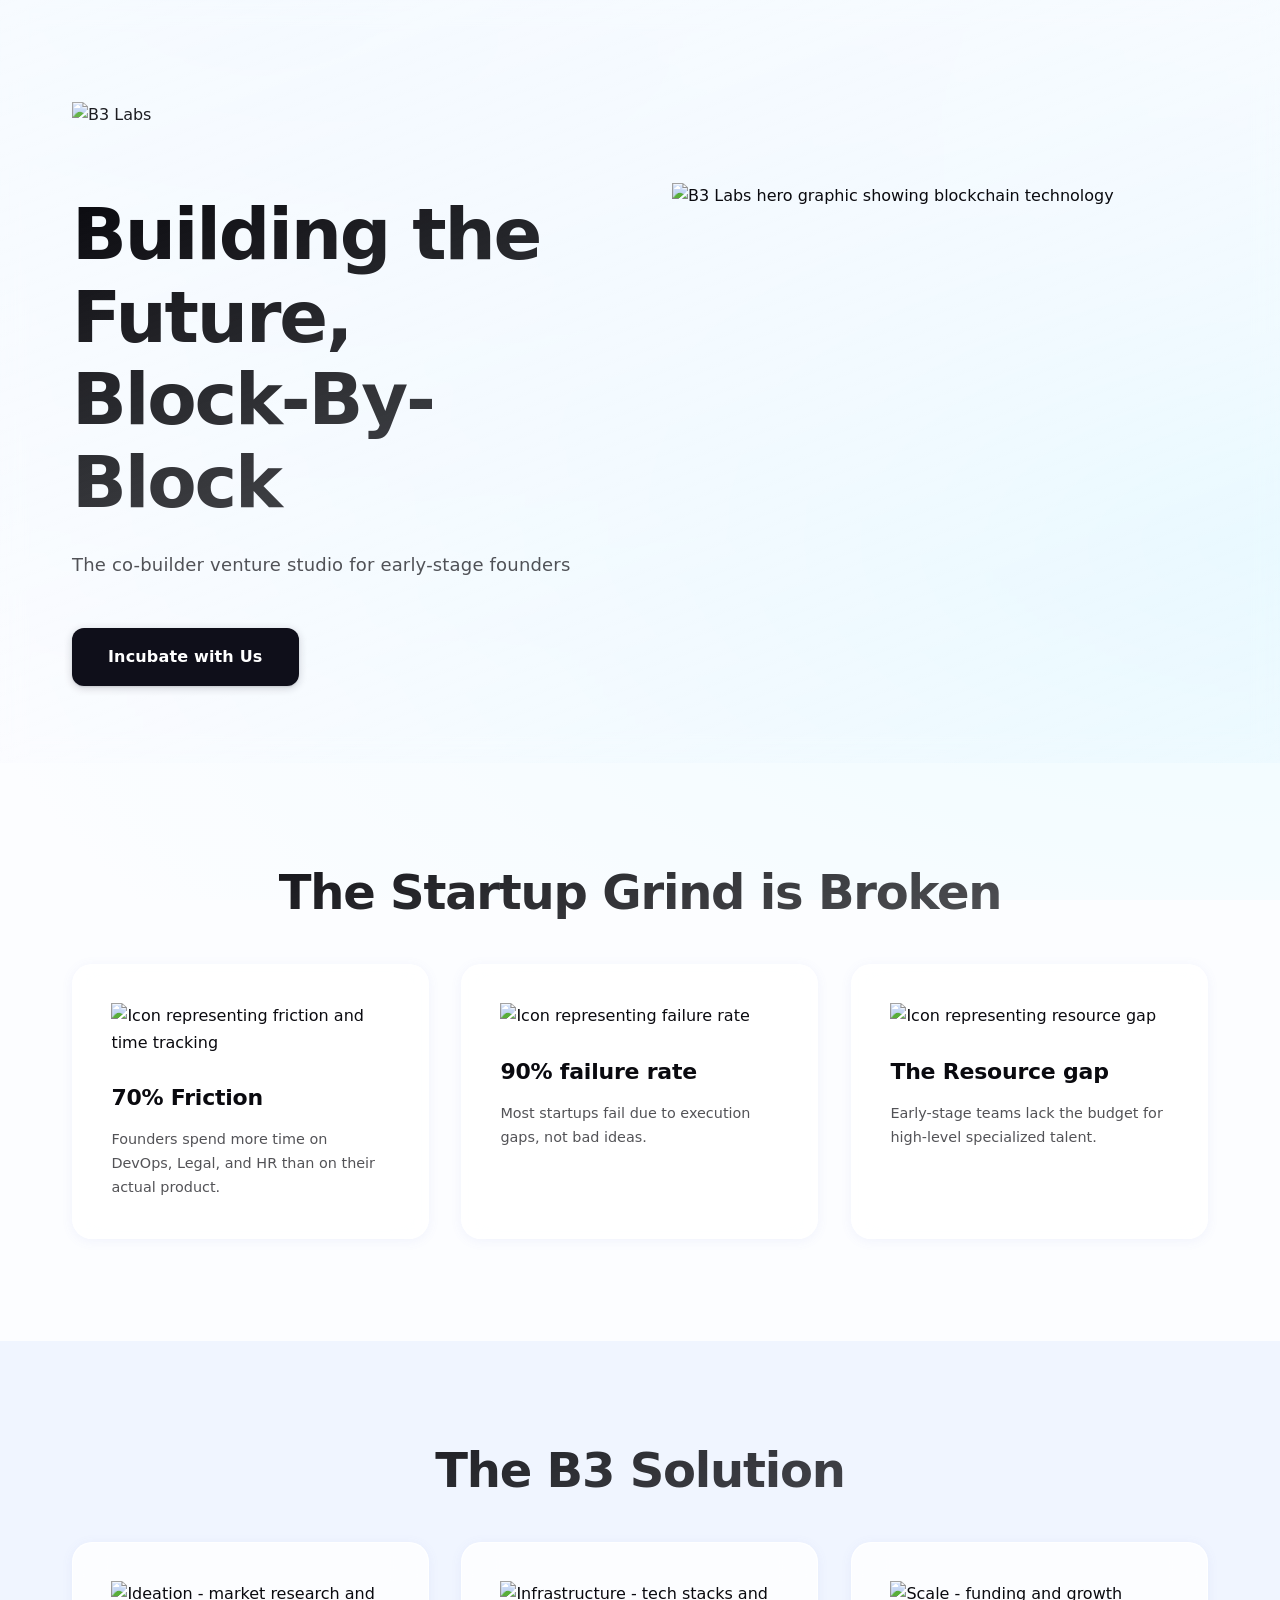
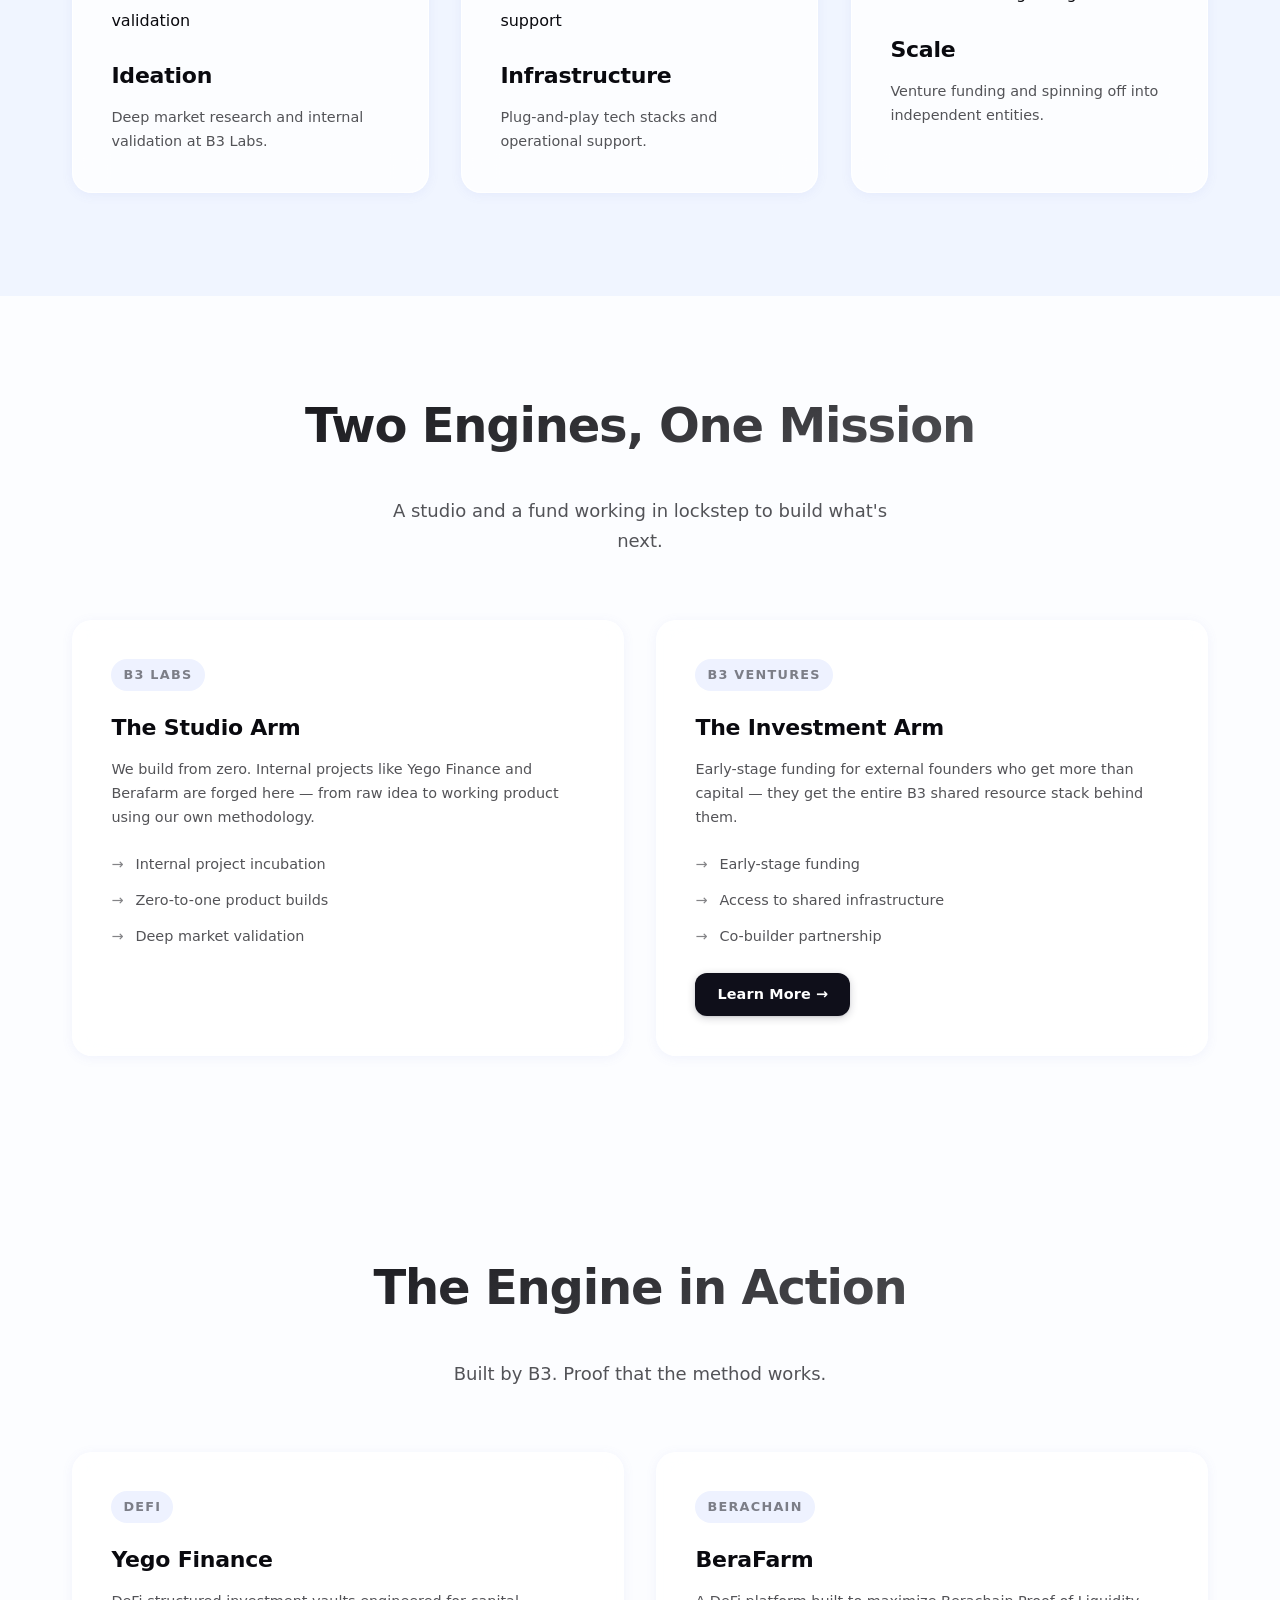
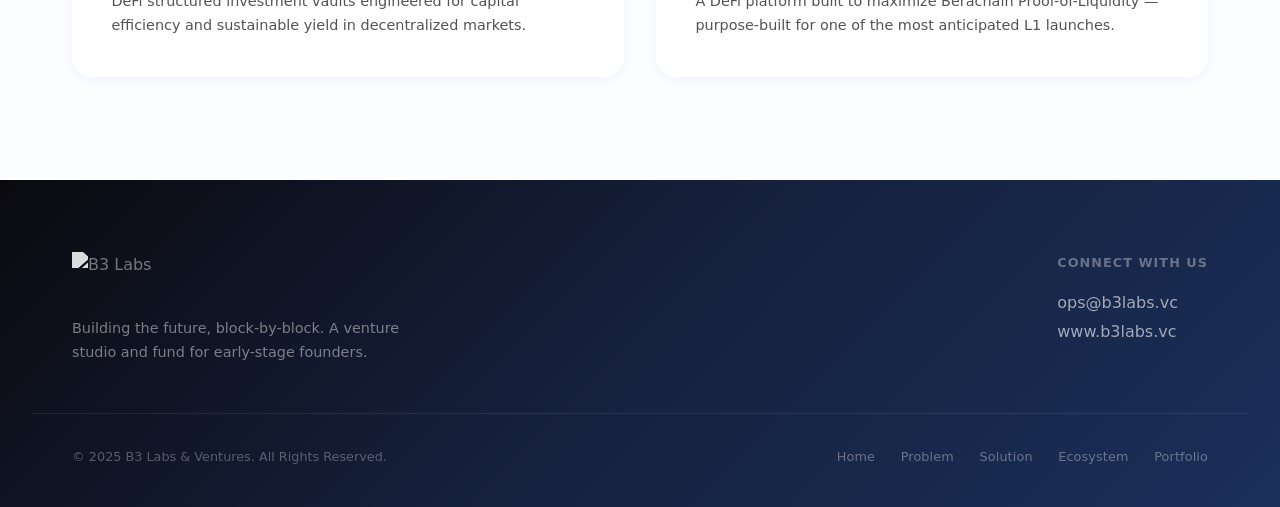
==== commit 585c262a: "fix: removal of line at the left top corner" ====
--- a/index.html
+++ b/index.html
@@ -45,16 +45,18 @@
     <style>
       .skip-link {
         position: absolute;
-        top: -40px;
+        top: -100%;
         left: 0;
         background: #000;
         color: white;
         padding: 8px;
         z-index: 100;
         transition: top 0.3s;
+        clip: rect(0,0,0,0);
       }
       .skip-link:focus {
         top: 0;
+        clip: auto;
       }
     </style>
   </head>
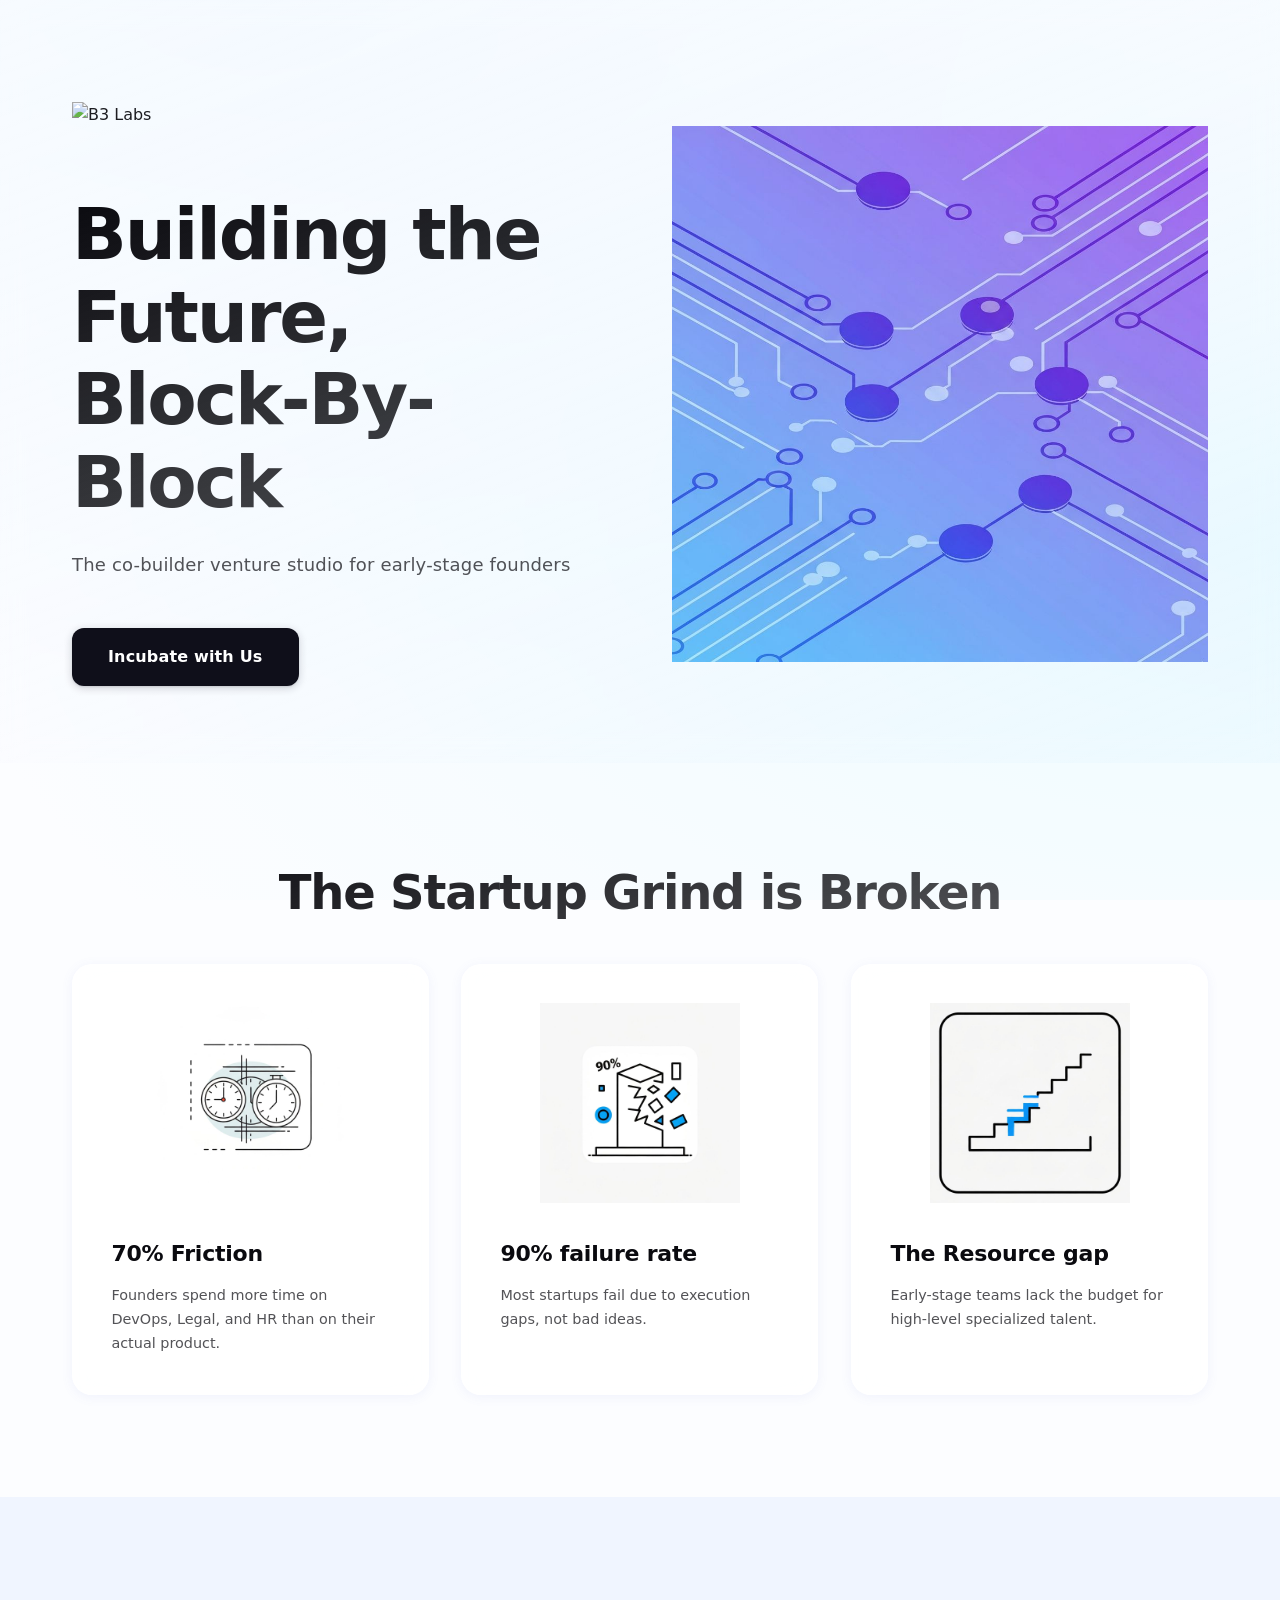
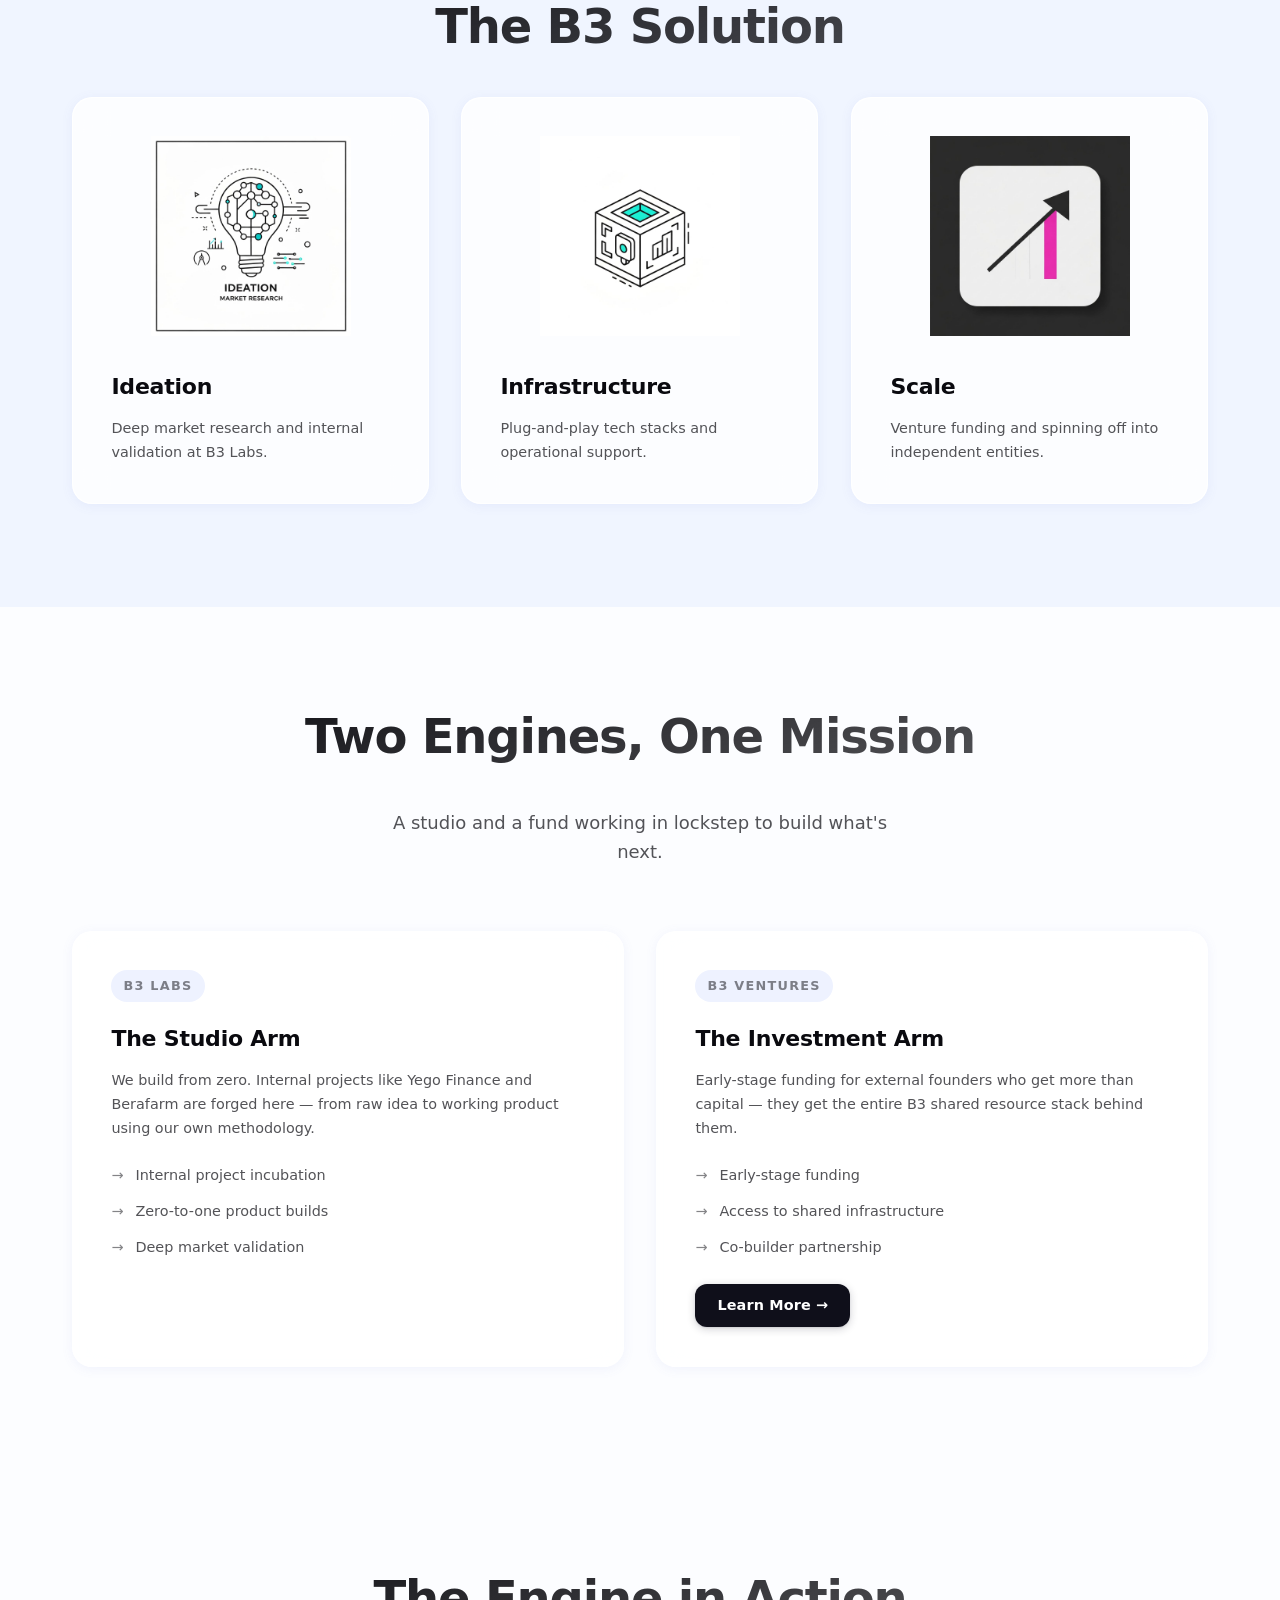
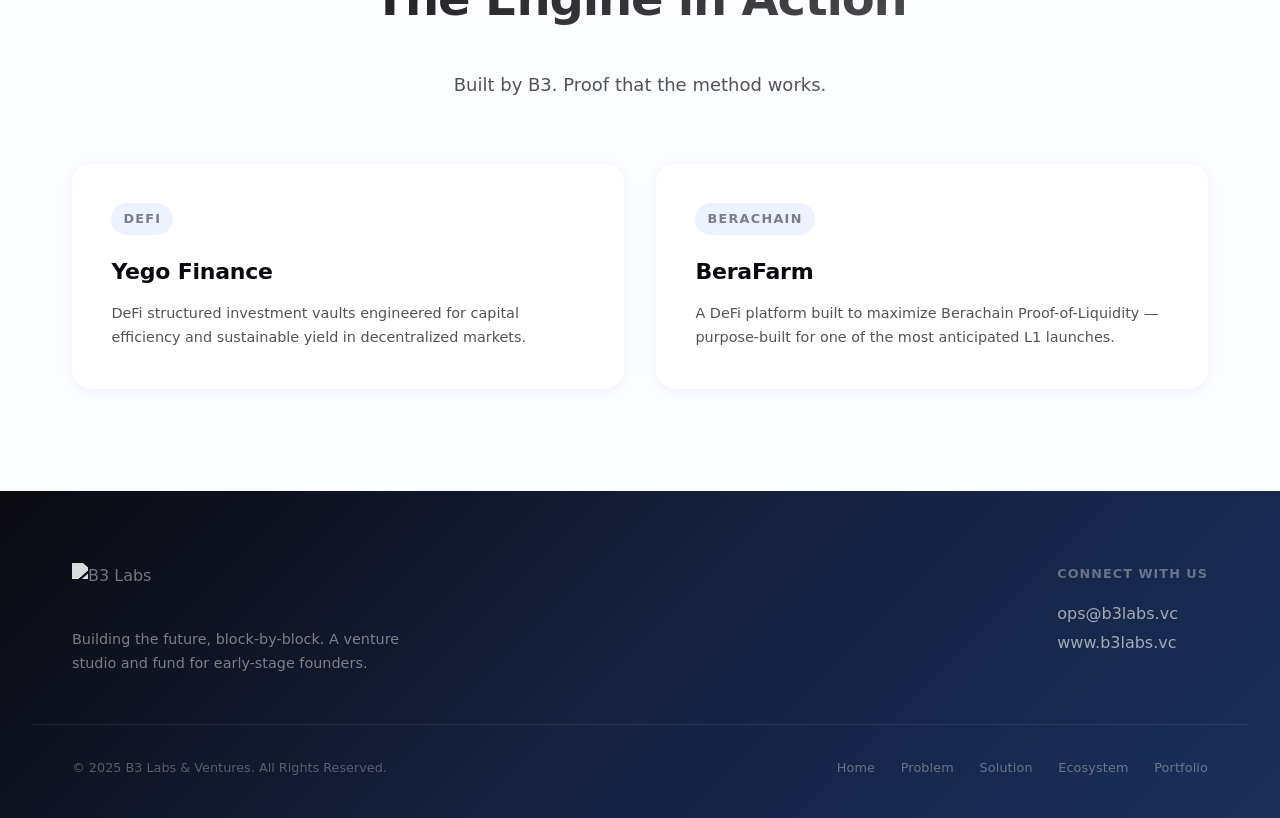
==== commit ff1113bc: "feat: update website graphics with modern SVG illustrations Generate and replace 7 key graphics for " ====
--- a/index.html
+++ b/index.html
@@ -85,7 +85,7 @@
             <a href="build.html" class="btn btn-primary" aria-label="Apply for incubation">Incubate with Us</a>
           </div>
           <div class="hero-media">
-            <img src="https://cdn.prod.website-files.com/660bf4298cc445600fa145e1/6611ddd0219b5cc025011728_Hero%20Image.png" alt="B3 Labs hero graphic showing blockchain technology" width="760" height="600" loading="eager" />
+            <img src="images/hero-image.jpg" alt="B3 Labs hero graphic showing blockchain technology" width="760" height="600" loading="eager" />
           </div>
         </div>
       </section>
@@ -96,19 +96,19 @@
           <div class="cards three-col">
             <article class="card" data-animate>
               <div class="card-skeleton" aria-hidden="true"></div>
-              <img src="https://cdn.prod.website-files.com/660bf4298cc445600fa145e1/6611d8cf68b67a0f3a1dc688_Track%404x.png" alt="Icon representing friction and time tracking" loading="lazy" width="200" height="180" />
+              <img src="images/friction-icon.jpg" alt="Icon representing friction and time tracking" loading="lazy" width="200" height="180" />
               <h3>70% Friction</h3>
               <p>Founders spend more time on DevOps, Legal, and HR than on their actual product.</p>
             </article>
             <article class="card" data-animate>
               <div class="card-skeleton" aria-hidden="true"></div>
-              <img src="https://cdn.prod.website-files.com/660bf4298cc445600fa145e1/6611d8ceef2fa5cc96adfaf5_Tower%404x.png" alt="Icon representing failure rate" loading="lazy" width="200" height="180" />
+              <img src="images/failure-icon.jpg" alt="Icon representing failure rate" loading="lazy" width="200" height="180" />
               <h3>90% failure rate</h3>
               <p>Most startups fail due to execution gaps, not bad ideas.</p>
             </article>
             <article class="card" data-animate>
               <div class="card-skeleton" aria-hidden="true"></div>
-              <img src="https://cdn.prod.website-files.com/660bf4298cc445600fa145e1/6611d8cf721f152666a36391_Stair%404x.png" alt="Icon representing resource gap" loading="lazy" width="200" height="180" />
+              <img src="images/resource-gap-icon.jpg" alt="Icon representing resource gap" loading="lazy" width="200" height="180" />
               <h3>The Resource gap</h3>
               <p>Early-stage teams lack the budget for high-level specialized talent.</p>
             </article>
@@ -122,19 +122,19 @@
           <div class="cards three-col">
             <article class="card" data-animate>
               <div class="card-skeleton" aria-hidden="true"></div>
-              <img src="https://cdn.prod.website-files.com/660bf4298cc445600fa145e1/6611d8cfcc15022b354b430e_Organise%404x.png" alt="Ideation - market research and validation" loading="lazy" width="200" height="180" />
+              <img src="images/ideation-icon.jpg" alt="Ideation - market research and validation" loading="lazy" width="200" height="180" />
               <h3>Ideation</h3>
               <p>Deep market research and internal validation at B3 Labs.</p>
             </article>
             <article class="card" data-animate>
               <div class="card-skeleton" aria-hidden="true"></div>
-              <img src="https://cdn.prod.website-files.com/660bf4298cc445600fa145e1/6611d8cff69a1654a53c55ac_Build%404x.png" alt="Infrastructure - tech stacks and support" loading="lazy" width="200" height="180" />
+              <img src="images/infrastructure-icon.jpg" alt="Infrastructure - tech stacks and support" loading="lazy" width="200" height="180" />
               <h3>Infrastructure</h3>
               <p>Plug-and-play tech stacks and operational support.</p>
             </article>
             <article class="card" data-animate>
               <div class="card-skeleton" aria-hidden="true"></div>
-              <img src="https://cdn.prod.website-files.com/660bf4298cc445600fa145e1/6611d8cfc4e2b5eaea1be154_Scale%404x.png" alt="Scale - funding and growth" loading="lazy" width="200" height="180" />
+              <img src="images/scale-icon.jpg" alt="Scale - funding and growth" loading="lazy" width="200" height="180" />
               <h3>Scale</h3>
               <p>Venture funding and spinning off into independent entities.</p>
             </article>
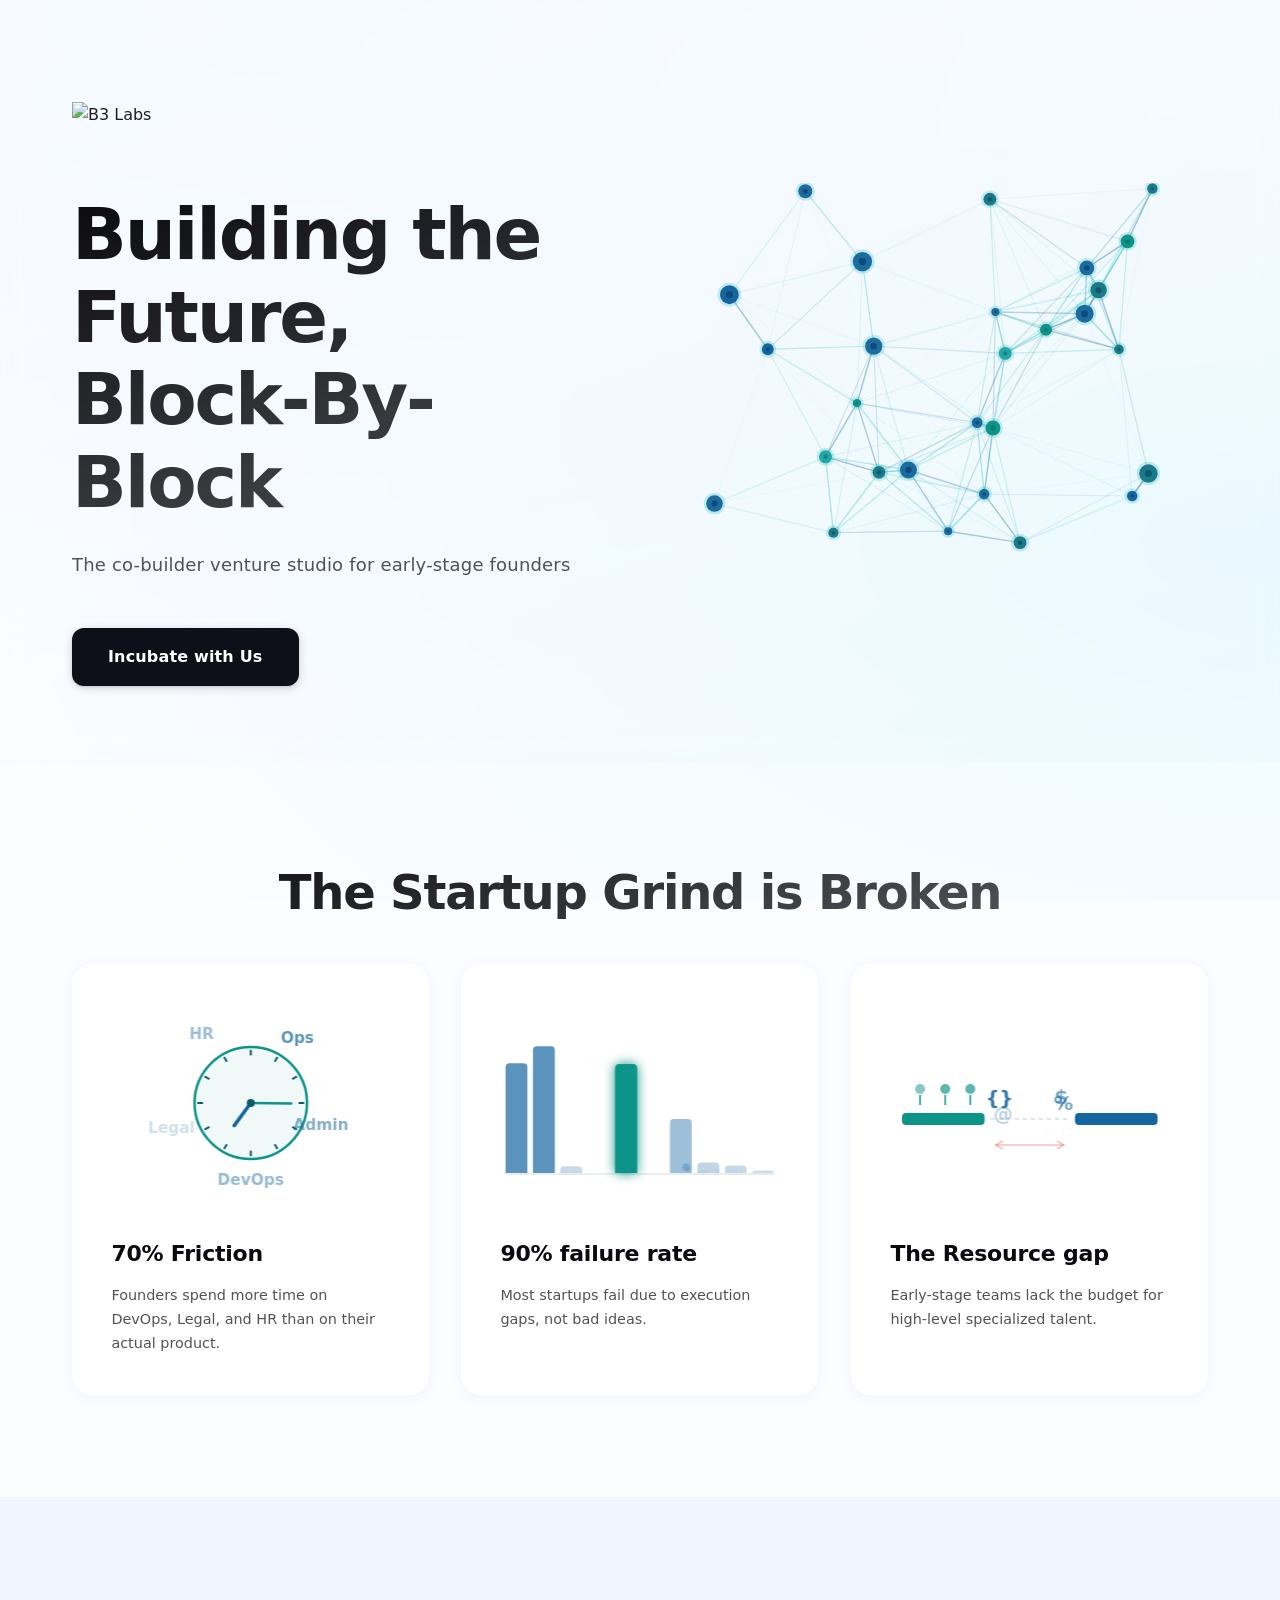
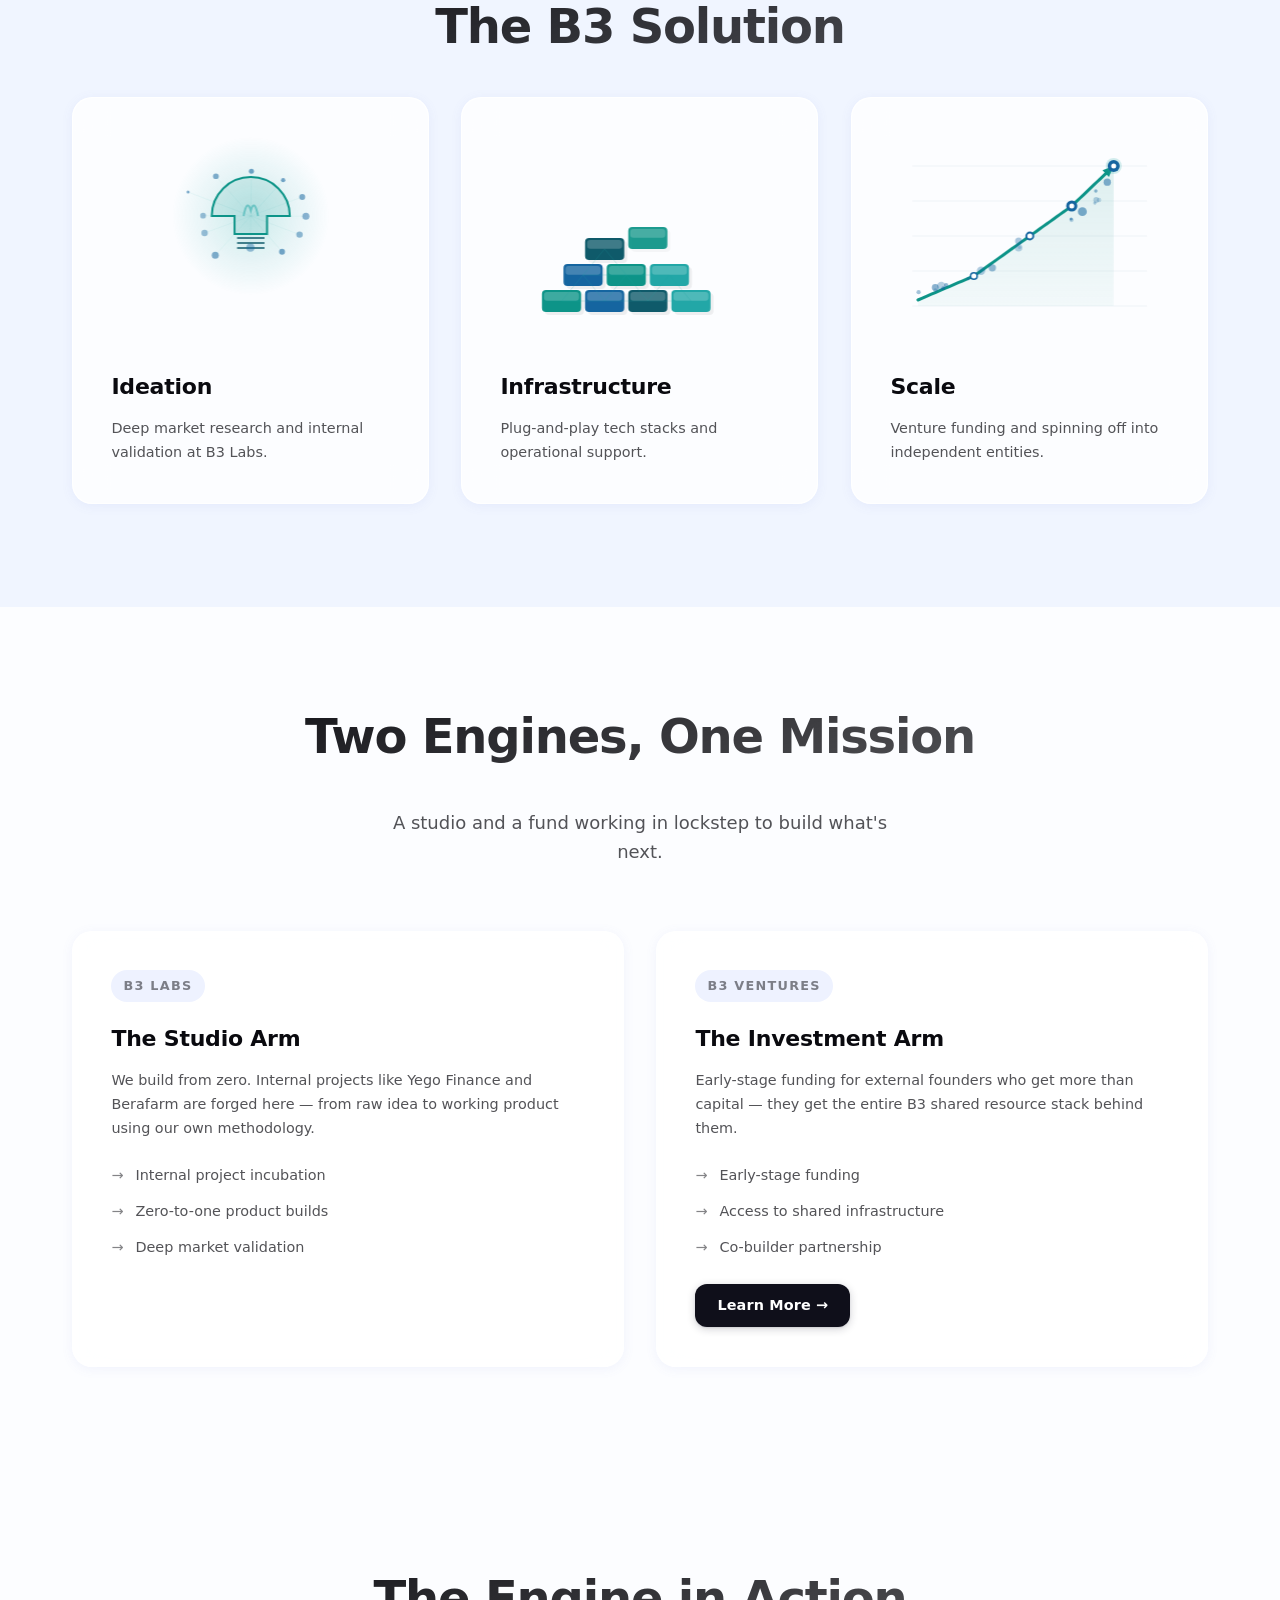
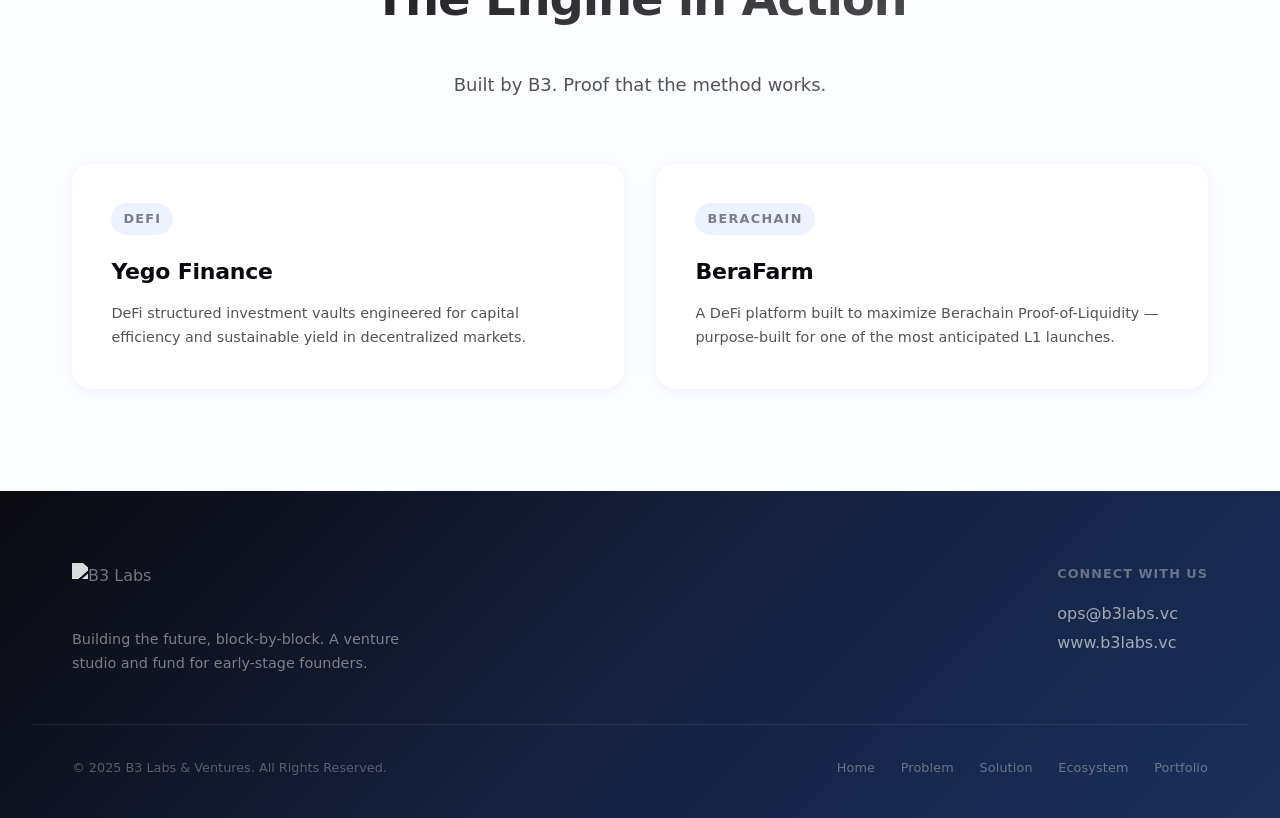
==== commit 6e6b8894: "add: replaced graphics with animated ones" ====
--- a/index.html
+++ b/index.html
@@ -85,7 +85,7 @@
             <a href="build.html" class="btn btn-primary" aria-label="Apply for incubation">Incubate with Us</a>
           </div>
           <div class="hero-media">
-            <img src="images/hero-image.jpg" alt="B3 Labs hero graphic showing blockchain technology" width="760" height="600" loading="eager" />
+            <canvas id="hero-network" aria-label="Animated blockchain network visualization"></canvas>
           </div>
         </div>
       </section>
@@ -96,19 +96,19 @@
           <div class="cards three-col">
             <article class="card" data-animate>
               <div class="card-skeleton" aria-hidden="true"></div>
-              <img src="images/friction-icon.jpg" alt="Icon representing friction and time tracking" loading="lazy" width="200" height="180" />
+              <canvas class="card-canvas" data-anim="friction" aria-label="Friction animation"></canvas>
               <h3>70% Friction</h3>
               <p>Founders spend more time on DevOps, Legal, and HR than on their actual product.</p>
             </article>
             <article class="card" data-animate>
               <div class="card-skeleton" aria-hidden="true"></div>
-              <img src="images/failure-icon.jpg" alt="Icon representing failure rate" loading="lazy" width="200" height="180" />
+              <canvas class="card-canvas" data-anim="failure" aria-label="Failure rate animation"></canvas>
               <h3>90% failure rate</h3>
               <p>Most startups fail due to execution gaps, not bad ideas.</p>
             </article>
             <article class="card" data-animate>
               <div class="card-skeleton" aria-hidden="true"></div>
-              <img src="images/resource-gap-icon.jpg" alt="Icon representing resource gap" loading="lazy" width="200" height="180" />
+              <canvas class="card-canvas" data-anim="resource-gap" aria-label="Resource gap animation"></canvas>
               <h3>The Resource gap</h3>
               <p>Early-stage teams lack the budget for high-level specialized talent.</p>
             </article>
@@ -122,19 +122,19 @@
           <div class="cards three-col">
             <article class="card" data-animate>
               <div class="card-skeleton" aria-hidden="true"></div>
-              <img src="images/ideation-icon.jpg" alt="Ideation - market research and validation" loading="lazy" width="200" height="180" />
+              <canvas class="card-canvas" data-anim="ideation" aria-label="Ideation animation"></canvas>
               <h3>Ideation</h3>
               <p>Deep market research and internal validation at B3 Labs.</p>
             </article>
             <article class="card" data-animate>
               <div class="card-skeleton" aria-hidden="true"></div>
-              <img src="images/infrastructure-icon.jpg" alt="Infrastructure - tech stacks and support" loading="lazy" width="200" height="180" />
+              <canvas class="card-canvas" data-anim="infrastructure" aria-label="Infrastructure animation"></canvas>
               <h3>Infrastructure</h3>
               <p>Plug-and-play tech stacks and operational support.</p>
             </article>
             <article class="card" data-animate>
               <div class="card-skeleton" aria-hidden="true"></div>
-              <img src="images/scale-icon.jpg" alt="Scale - funding and growth" loading="lazy" width="200" height="180" />
+              <canvas class="card-canvas" data-anim="scale" aria-label="Scale animation"></canvas>
               <h3>Scale</h3>
               <p>Venture funding and spinning off into independent entities.</p>
             </article>
@@ -229,5 +229,7 @@
     
     <!-- JavaScript for interactions -->
     <script src="js/main.js" defer></script>
+    <script src="js/hero-network.js" defer></script>
+    <script src="js/card-animations.js" defer></script>
   </body>
 </html>
--- a/css/index.css
+++ b/css/index.css
@@ -220,6 +220,14 @@
   animation: fadeInRight 0.9s cubic-bezier(0.4,0,0.2,1) 0.2s both;
 }
 
+#hero-network {
+  width: 100%;
+  max-width: 760px;
+  aspect-ratio: 760 / 600;
+  display: block;
+  border-radius: var(--radius-md);
+}
+
 .hero-media img {
   width: 100%;
   max-width: 760px;
@@ -339,6 +347,15 @@
   100% { background-position: -200% 0; }
 }
 
+.card-canvas {
+  width: 100%;
+  height: clamp(140px, 20vw, 200px);
+  margin-bottom: clamp(1rem, 2vw, 1.5rem);
+  position: relative;
+  z-index: 2;
+  border-radius: var(--radius-sm);
+}
+
 .card img {
   width: 100%;
   height: clamp(140px, 20vw, 200px);
